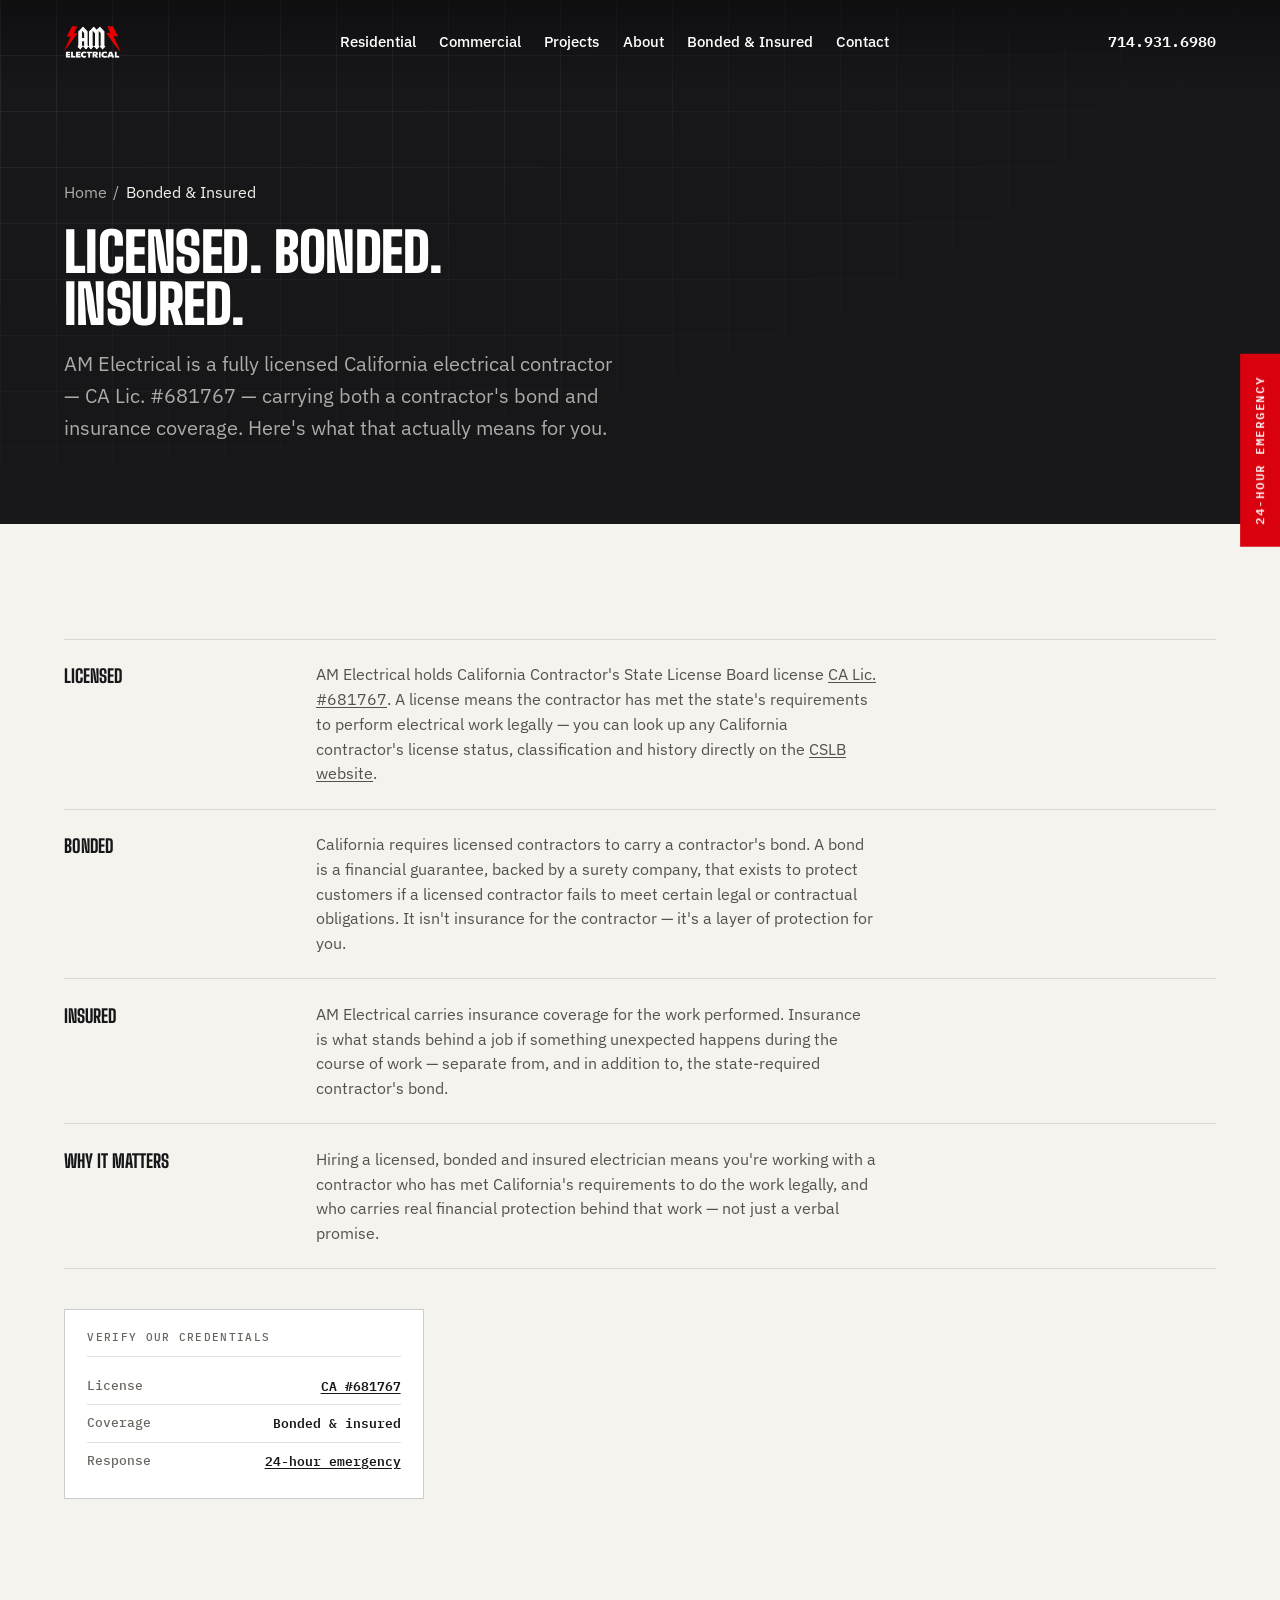
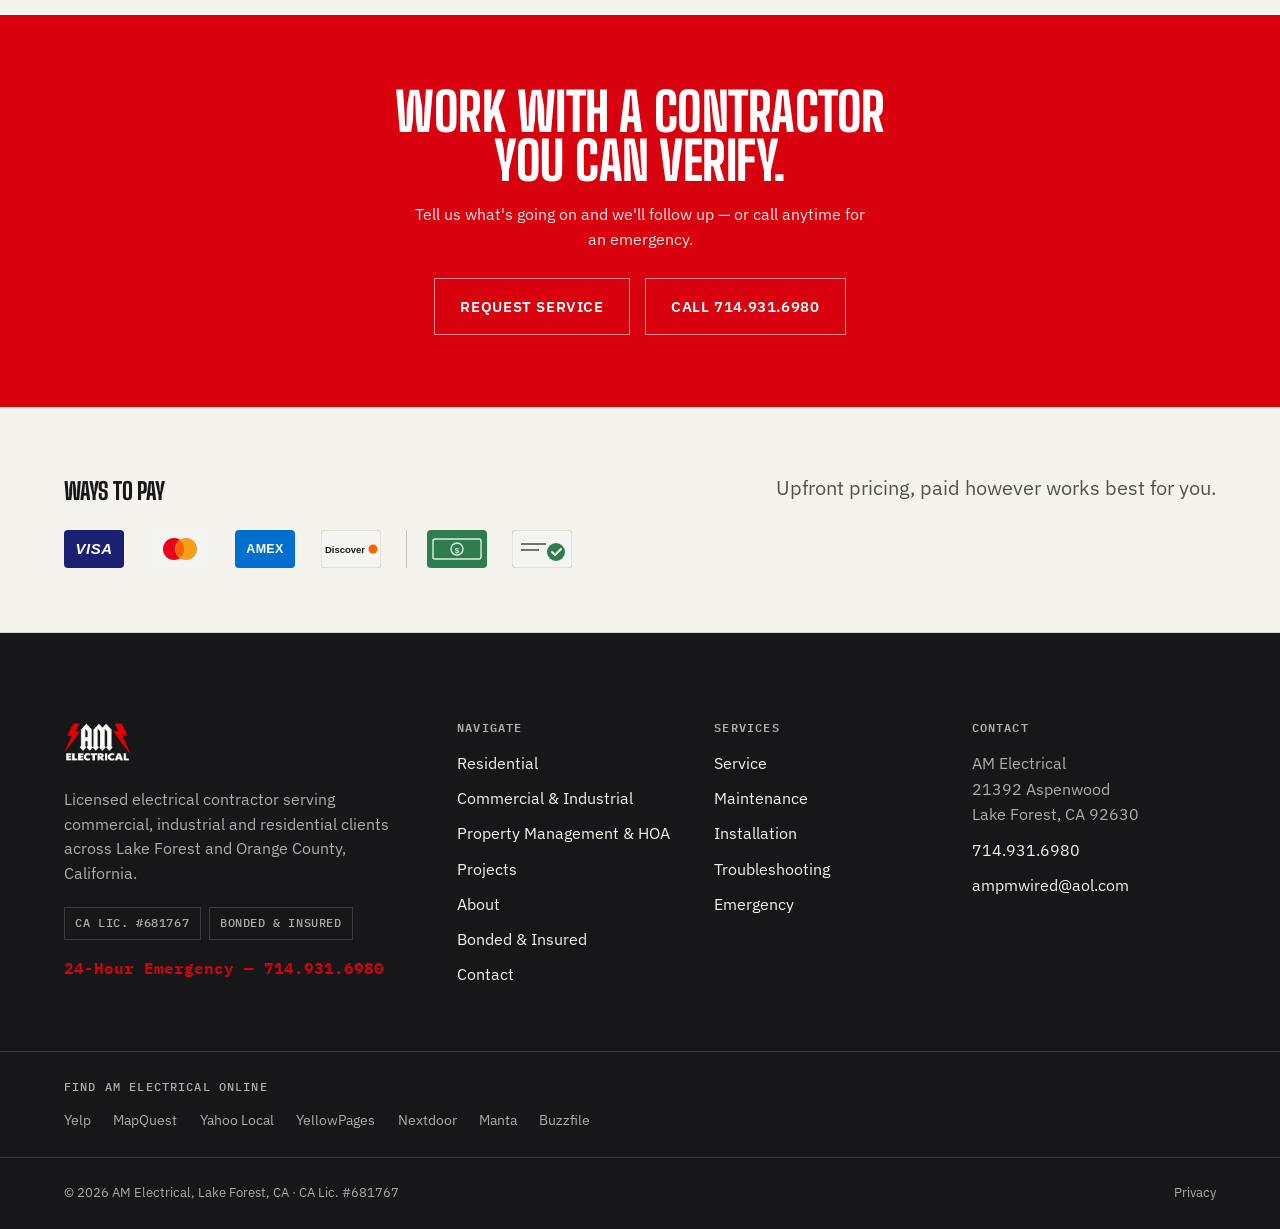
==== bonded-insured.html @ 5ed59653 "Add files via upload" ====
<!doctype html>
<html lang="en">
<head>
<meta charset="UTF-8">
<meta name="viewport" content="width=device-width, initial-scale=1">
<title>Licensed, Bonded &amp; Insured Electrician | AM Electrical, Lake Forest CA</title>
<meta name="description" content="AM Electrical is a fully licensed, bonded and insured electrical contractor in Lake Forest, CA — CA Lic. #681767. Here's what that means and how to verify it.">
<link rel="canonical" href="https://www.amelectrical.com/bonded-insured.html">
<meta name="robots" content="index, follow">
<meta name="theme-color" content="#17171A">

<!-- Open Graph -->
<meta property="og:type" content="website">
<meta property="og:site_name" content="AM Electrical">
<meta property="og:title" content="Licensed, Bonded &amp; Insured Electrician | AM Electrical">
<meta property="og:description" content="AM Electrical is a fully licensed, bonded and insured electrical contractor in Lake Forest, CA — CA Lic. #681767.">
<meta property="og:url" content="https://www.amelectrical.com/bonded-insured.html">
<meta property="og:image" content="https://www.amelectrical.com/og-image.jpg">
<meta property="og:image:width" content="1200">
<meta property="og:image:height" content="630">
<meta property="og:locale" content="en_US">

<!-- Twitter -->
<meta name="twitter:card" content="summary_large_image">
<meta name="twitter:title" content="Licensed, Bonded &amp; Insured Electrician | AM Electrical">
<meta name="twitter:description" content="AM Electrical is a fully licensed, bonded and insured electrical contractor in Lake Forest, CA — CA Lic. #681767.">
<meta name="twitter:image" content="https://www.amelectrical.com/og-image.jpg">

<!-- Icons -->
<link rel="icon" href="favicon-32.png" sizes="32x32" type="image/png">
<link rel="icon" href="favicon-16.png" sizes="16x16" type="image/png">
<link rel="apple-touch-icon" href="apple-touch-icon.png">
<link rel="manifest" href="manifest.json">

<link rel="preload" as="font" type="font/woff2" href="big-shoulders-900.woff2" crossorigin>
<link rel="preload" as="font" type="font/woff2" href="plex-sans-400.woff2" crossorigin>

<link rel="stylesheet" href="styles.css">

<script type="application/ld+json">
{
  "@context": "https://schema.org",
  "@type": "BreadcrumbList",
  "itemListElement": [
    { "@type": "ListItem", "position": 1, "name": "Home", "item": "https://www.amelectrical.com/" },
    { "@type": "ListItem", "position": 2, "name": "Bonded & Insured", "item": "https://www.amelectrical.com/bonded-insured.html" }
  ]
}
</script>
</head>
<body>
<a class="skip-link" href="#main">Skip to main content</a>

<!-- ============================= HEADER ============================= -->
<header class="site-header" id="site-header">
  <div class="site-header__inner">
    <a href="index.html#top" class="site-header__logo" aria-label="AM Electrical — home">
      <img class="logo-light" src="logo-full-white.png" alt="AM Electrical" width="336" height="200">
      <img class="logo-dark" src="logo-full-black.png" alt="AM Electrical" width="336" height="200">
    </a>

    <nav class="site-header__nav" aria-label="Primary">
      <ul id="desktop-nav" style="display:flex;gap:inherit;list-style:none;align-items:center;">
        <li><a href="residential.html">Residential</a></li>
        <li><a href="commercial.html">Commercial</a></li>
        <li><a href="index.html#projects">Projects</a></li>
        <li><a href="index.html#about">About</a></li>
        <li><a href="bonded-insured.html">Bonded &amp; Insured</a></li>
        <li><a href="index.html#contact">Contact</a></li>
      </ul>
    </nav>

    <div class="site-header__actions">
      <a class="header-phone" href="tel:+17149316980">714.931.6980</a>
      <button class="menu-toggle" aria-expanded="false" aria-controls="mobile-menu" aria-label="Open menu">
        <span></span><span></span><span></span>
      </button>
    </div>
  </div>
</header>

<!-- ============================= MOBILE MENU ============================= -->
<div class="mobile-menu" id="mobile-menu">
  <nav aria-label="Mobile">
    <ul class="mobile-menu__nav" id="mobile-nav">
      <li><a href="residential.html">Residential</a></li>
      <li><a href="commercial.html">Commercial</a></li>
      <li><a href="index.html#projects">Projects</a></li>
      <li><a href="index.html#about">About</a></li>
      <li><a href="bonded-insured.html">Bonded &amp; Insured</a></li>
      <li><a href="index.html#contact">Contact</a></li>
    </ul>
  </nav>
  <div class="mobile-menu__foot">
    <a class="mobile-menu__call" href="tel:+17149316980">
      714.931.6980 — 24-Hour Emergency
    </a>
    <a class="btn btn--primary" href="index.html#contact">Request service</a>
  </div>
</div>

<!-- ============================= PERSISTENT EMERGENCY ACCESS ============================= -->
<a class="edge-tab" href="tel:+17149316980" aria-label="Call now for 24-hour emergency service">
  24-Hour Emergency
</a>

<div class="mobile-emergency-bar" id="mobile-emergency-bar">
  <a href="tel:+17149316980" style="display:flex;align-items:center;gap:0.6rem;color:inherit;">
    Call 24/7 — 714.931.6980
  </a>
</div>

<main id="main">

  <!-- ============================= PAGE HERO ============================= -->
  <section class="page-hero">
    <div class="wrap page-hero__inner">
      <nav class="breadcrumbs" aria-label="Breadcrumb">
        <a href="index.html#top">Home</a><span aria-hidden="true">/</span><span aria-current="page">Bonded &amp; Insured</span>
      </nav>
      <h1 class="h-display" style="font-size:clamp(2.2rem, 2.4vw + 1.5rem, 4.2rem);">Licensed. Bonded.<br>Insured.</h1>
      <p class="lede">AM Electrical is a fully licensed California electrical contractor — CA Lic. #681767 — carrying both a contractor's bond and insurance coverage. Here's what that actually means for you.</p>
    </div>
  </section>

  <!-- ============================= EXPLAINER ============================= -->
  <section class="section-pad">
    <div class="wrap">
      <div class="ledger" style="margin-top:0;">
        <div class="ledger__row">
          <div class="ledger__label">Licensed</div>
          <div class="ledger__copy">
            AM Electrical holds California Contractor's State License Board license
            <a href="https://www.cslb.ca.gov/681767" target="_blank" rel="noopener">CA Lic. #681767</a>.
            A license means the contractor has met the state's requirements to perform electrical work legally — you can look up any
            California contractor's license status, classification and history directly on the
            <a href="https://www.cslb.ca.gov/681767" target="_blank" rel="noopener">CSLB website</a>.
          </div>
        </div>
        <div class="ledger__row">
          <div class="ledger__label">Bonded</div>
          <div class="ledger__copy">
            California requires licensed contractors to carry a contractor's bond. A bond is a financial guarantee, backed by a
            surety company, that exists to protect customers if a licensed contractor fails to meet certain legal or contractual
            obligations. It isn't insurance for the contractor — it's a layer of protection for you.
          </div>
        </div>
        <div class="ledger__row">
          <div class="ledger__label">Insured</div>
          <div class="ledger__copy">
            AM Electrical carries insurance coverage for the work performed. Insurance is what stands behind a job if something
            unexpected happens during the course of work — separate from, and in addition to, the state-required contractor's bond.
          </div>
        </div>
        <div class="ledger__row">
          <div class="ledger__label">Why it matters</div>
          <div class="ledger__copy">
            Hiring a licensed, bonded and insured electrician means you're working with a contractor who has met California's
            requirements to do the work legally, and who carries real financial protection behind that work — not just a verbal promise.
          </div>
        </div>
      </div>

      <div class="nameplate nameplate--light" style="margin-top:2.5rem; max-width:360px;">
        <div class="nameplate__head">Verify our credentials</div>
        <div class="nameplate__row"><dt>License</dt><dd><a href="https://www.cslb.ca.gov/681767" target="_blank" rel="noopener">CA #681767</a></dd></div>
        <div class="nameplate__row"><dt>Coverage</dt><dd>Bonded &amp; insured</dd></div>
        <div class="nameplate__row"><dt>Response</dt><dd><a href="tel:+17149316980">24-hour emergency</a></dd></div>
      </div>
    </div>
  </section>

  <!-- ============================= CTA BAND ============================= -->
  <section class="page-cta-band">
    <div class="wrap">
      <h2 class="h-1">Work with a contractor<br>you can verify.</h2>
      <p>Tell us what's going on and we'll follow up — or call anytime for an emergency.</p>
      <div class="btn-row">
        <a class="btn btn--ghost-light" href="index.html#contact">Request service</a>
        <a class="btn btn--ghost-light" href="tel:+17149316980">Call 714.931.6980</a>
      </div>
    </div>
  </section>

</main>
<!-- ============================= PAYMENT METHODS ============================= -->
<section class="payment-section section-pad-sm">
  <div class="wrap">
    <div class="section-head--split">
      <h2 class="h-3">Ways to pay</h2>
      <p class="lede" style="margin:0; max-width:40em;">Upfront pricing, paid however works best for you.</p>
    </div>
    <div class="payment-row">
      <img src="pay-visa.svg" alt="Visa" width="60" height="38" loading="lazy">
      <img src="pay-mastercard.svg" alt="Mastercard" width="60" height="38" loading="lazy">
      <img src="pay-amex.svg" alt="American Express" width="60" height="38" loading="lazy">
      <img src="pay-discover.svg" alt="Discover" width="60" height="38" loading="lazy">
      <div class="payment-other">
        <img src="pay-cash.svg" alt="Cash" width="60" height="38" loading="lazy">
        <img src="pay-check.svg" alt="Check" width="60" height="38" loading="lazy">
      </div>
    </div>
  </div>
</section>

<!-- ============================= FOOTER ============================= -->
<footer class="site-footer">
  <div class="wrap footer-top">
    <div class="footer-brand">
      <a href="index.html#top" class="footer-brand__logo-link" aria-label="AM Electrical — back to top">
        <img src="logo-full-white.png" alt="AM Electrical" width="200" height="119" loading="lazy">
      </a>
      <p>Licensed electrical contractor serving commercial, industrial and residential clients across Lake Forest and Orange County, California.</p>
      <div class="footer-badges">
        <a class="tag" href="https://www.cslb.ca.gov/681767" target="_blank" rel="noopener">CA Lic. #681767</a>
        <a class="tag" href="bonded-insured.html">Bonded &amp; insured</a>
      </div>
      <div class="footer-emergency">
        <a href="tel:+17149316980">24-Hour Emergency — 714.931.6980</a>
      </div>
    </div>

    <div class="footer-col">
      <h3>Navigate</h3>
      <ul>
        <li><a href="residential.html">Residential</a></li>
        <li><a href="commercial.html">Commercial &amp; Industrial</a></li>
        <li><a href="property-management-electrician-lake-forest-ca.html">Property Management &amp; HOA</a></li>
        <li><a href="index.html#projects">Projects</a></li>
        <li><a href="index.html#about">About</a></li>
        <li><a href="bonded-insured.html">Bonded &amp; Insured</a></li>
        <li><a href="index.html#contact">Contact</a></li>
      </ul>
    </div>

    <div class="footer-col">
      <h3>Services</h3>
      <ul>
        <li>Service</li>
        <li>Maintenance</li>
        <li>Installation</li>
        <li>Troubleshooting</li>
        <li>Emergency</li>
      </ul>
    </div>

    <div class="footer-col">
      <h3>Contact</h3>
      <ul>
        <li><address>AM Electrical<br>21392 Aspenwood<br>Lake Forest, CA 92630</address></li>
        <li><a href="tel:+17149316980">714.931.6980</a></li>
        <li><a href="mailto:ampmwired@aol.com">ampmwired@aol.com</a></li>
      </ul>
    </div>
  </div>

  <div class="wrap footer-citations">
    <div class="footer-citations__label">Find AM Electrical online</div>
    <div class="footer-citations__links">
      <a href="https://www.yelp.com" target="_blank" rel="noopener">Yelp</a>
      <a href="https://www.mapquest.com" target="_blank" rel="noopener">MapQuest</a>
      <a href="https://local.yahoo.com" target="_blank" rel="noopener">Yahoo Local</a>
      <a href="https://www.yellowpages.com" target="_blank" rel="noopener">YellowPages</a>
      <a href="https://nextdoor.com" target="_blank" rel="noopener">Nextdoor</a>
      <a href="https://www.manta.com" target="_blank" rel="noopener">Manta</a>
      <a href="https://www.buzzfile.com" target="_blank" rel="noopener">Buzzfile</a>
    </div>
  </div>

  <div class="wrap footer-bottom">
    <div>&copy; <span id="footer-year">2026</span> AM Electrical, Lake Forest, CA · <a href="https://www.cslb.ca.gov/681767" target="_blank" rel="noopener">CA Lic. #681767</a></div>
    <div class="footer-bottom-links">
      <a href="privacy.html">Privacy</a>
    </div>
  </div>
</footer>

<script src="content.js"></script>
<script src="main.js"></script>
</body>
</html>
---- styles.css ----
/* =================================================================
   AM ELECTRICAL — STYLE SYSTEM
   Design language: engineered / documentary — the visual grammar of
   panel schedules, nameplates and technical drawings, built on a
   warm, light base rather than a dark "electrician template" theme.
   ================================================================= */

/* ---------- Self-hosted type ---------- */
@font-face {
  font-family: "Big Shoulders Display";
  src: url("big-shoulders-700.woff2") format("woff2");
  font-weight: 700;
  font-style: normal;
  font-display: swap;
}
@font-face {
  font-family: "Big Shoulders Display";
  src: url("big-shoulders-800.woff2") format("woff2");
  font-weight: 800;
  font-style: normal;
  font-display: swap;
}
@font-face {
  font-family: "Big Shoulders Display";
  src: url("big-shoulders-900.woff2") format("woff2");
  font-weight: 900;
  font-style: normal;
  font-display: swap;
}
@font-face {
  font-family: "IBM Plex Sans";
  src: url("plex-sans-400.woff2") format("woff2");
  font-weight: 400;
  font-style: normal;
  font-display: swap;
}
@font-face {
  font-family: "IBM Plex Sans";
  src: url("plex-sans-500.woff2") format("woff2");
  font-weight: 500;
  font-style: normal;
  font-display: swap;
}
@font-face {
  font-family: "IBM Plex Sans";
  src: url("plex-sans-600.woff2") format("woff2");
  font-weight: 600;
  font-style: normal;
  font-display: swap;
}
@font-face {
  font-family: "IBM Plex Sans";
  src: url("plex-sans-700.woff2") format("woff2");
  font-weight: 700;
  font-style: normal;
  font-display: swap;
}
@font-face {
  font-family: "IBM Plex Mono";
  src: url("plex-mono-500.woff2") format("woff2");
  font-weight: 500;
  font-style: normal;
  font-display: swap;
}
@font-face {
  font-family: "IBM Plex Mono";
  src: url("plex-mono-600.woff2") format("woff2");
  font-weight: 600;
  font-style: normal;
  font-display: swap;
}

/* ---------- Tokens ---------- */
:root {
  /* Color */
  --bg: #F5F3EE;
  --bg-raised: #ECE7DD;
  --bg-raised-2: #E3DDD0;
  --ink: #17171A;
  --ink-soft: #55524C;
  --ink-faint: #69655F;
  --line: rgba(23, 23, 26, 0.13);
  --line-strong: rgba(23, 23, 26, 0.22);
  --white: #FFFFFF;
  --red: #D9010D;
  --red-deep: #A5000A;
  --red-tint: rgba(217, 1, 13, 0.08);
  --on-dark: #F3F1EA;
  --on-dark-soft: rgba(243, 241, 234, 0.68);
  --on-dark-line: rgba(243, 241, 234, 0.16);

  /* Type */
  --font-display: "Big Shoulders Display", "Arial Narrow", sans-serif;
  --font-body: "IBM Plex Sans", -apple-system, BlinkMacSystemFont, "Segoe UI", sans-serif;
  --font-mono: "IBM Plex Mono", ui-monospace, SFMono-Regular, Menlo, monospace;

  /* Layout */
  --container: 1280px;
  --gutter: clamp(20px, 5vw, 64px);
  --radius-sm: 2px;
  --header-h: 84px;

  /* Motion */
  --ease: cubic-bezier(0.22, 0.61, 0.36, 1);
  --dur-fast: 160ms;
  --dur-med: 320ms;
  --dur-slow: 620ms;
}

/* ---------- Reset ---------- */
*, *::before, *::after { box-sizing: border-box; }
html { -webkit-text-size-adjust: 100%; scroll-behavior: smooth; }
body, h1, h2, h3, h4, p, figure, blockquote, dl, dd { margin: 0; }
ul, ol { margin: 0; padding: 0; list-style: none; }
img, picture, svg { display: block; max-width: 100%; }
button, input, select, textarea { font: inherit; color: inherit; }
button { background: none; border: 0; cursor: pointer; padding: 0; }
a { color: inherit; text-decoration: none; }
table { border-collapse: collapse; }

@media (prefers-reduced-motion: reduce) {
  html { scroll-behavior: auto; }
  *, *::before, *::after {
    animation-duration: 0.001ms !important;
    animation-iteration-count: 1 !important;
    transition-duration: 0.001ms !important;
    scroll-behavior: auto !important;
  }
}

body {
  background: var(--bg);
  color: var(--ink);
  font-family: var(--font-body);
  font-size: 16px;
  line-height: 1.55;
  font-weight: 400;
  -webkit-font-smoothing: antialiased;
  text-rendering: optimizeLegibility;
  overflow-x: hidden;
}

/* ---------- Type scale ---------- */
h1, h2, h3, h4 {
  font-family: var(--font-display);
  font-weight: 800;
  line-height: 0.94;
  letter-spacing: -0.01em;
  text-wrap: balance;
}

.h-display {
  font-size: clamp(2.8rem, 3.2vw + 1.8rem, 6.4rem);
  font-weight: 900;
  text-transform: uppercase;
}

.h-1 {
  font-size: clamp(2.2rem, 2.4vw + 1.4rem, 4.2rem);
  text-transform: uppercase;
}

.h-2 {
  font-size: clamp(1.6rem, 1.4vw + 1.1rem, 2.6rem);
  text-transform: uppercase;
}

.h-3 {
  font-size: clamp(1.2rem, 0.6vw + 1rem, 1.6rem);
  text-transform: uppercase;
  line-height: 1.05;
}

.lede {
  font-size: clamp(1.05rem, 0.4vw + 1rem, 1.25rem);
  line-height: 1.6;
  color: var(--ink-soft);
  max-width: 42em;
}

p { max-width: 62ch; }
p.wide { max-width: none; }

.eyebrow {
  display: flex;
  flex-direction: column;
  gap: 2px;
  margin-bottom: 1.1rem;
}
.eyebrow__top {
  font-family: var(--font-mono);
  font-size: 0.78rem;
  font-weight: 600;
  letter-spacing: 0.08em;
  text-transform: uppercase;
  color: var(--red);
}
.eyebrow__bottom {
  font-size: 0.92rem;
  color: var(--ink-faint);
}
.eyebrow--dark .eyebrow__bottom { color: var(--on-dark-soft); }

/* ---------- Layout utilities ---------- */
.wrap {
  width: 100%;
  max-width: var(--container);
  margin-inline: auto;
  padding-inline: var(--gutter);
}

section { position: relative; }

.section-pad { padding-block: clamp(64px, 9vw, 128px); }
.section-pad-sm { padding-block: clamp(40px, 5vw, 72px); }

.bg-dark { background: var(--ink); color: var(--on-dark); }
.bg-raised { background: var(--bg-raised); }

.rule {
  border: 0;
  border-top: 1px solid var(--line);
  margin: 0;
}
.bg-dark .rule { border-top-color: var(--on-dark-line); }

.visually-hidden {
  position: absolute !important;
  width: 1px; height: 1px;
  padding: 0; margin: -1px;
  overflow: hidden;
  clip: rect(0,0,0,0);
  white-space: nowrap;
  border: 0;
}

.skip-link {
  position: absolute;
  left: 1rem; top: -60px;
  background: var(--ink);
  color: var(--on-dark);
  padding: 0.8rem 1.2rem;
  z-index: 1000;
  font-weight: 600;
  transition: top var(--dur-fast) var(--ease);
}
.skip-link:focus { top: 1rem; }

:focus-visible {
  outline: 2px solid var(--red);
  outline-offset: 3px;
}
.bg-dark :focus-visible { outline-color: var(--on-dark); }

/* Clipped-corner utility — echoes the logo's angular chamfer.
   Used sparingly: primary buttons, photo frames, the nameplate. */
.clip-tr {
  clip-path: polygon(0 0, calc(100% - 16px) 0, 100% 16px, 100% 100%, 0 100%);
}
.clip-bl {
  clip-path: polygon(0 0, 100% 0, 100% 100%, 16px 100%, 0 calc(100% - 16px));
}

/* =================================================================
   BUTTONS
   ================================================================= */
.btn {
  display: inline-flex;
  align-items: center;
  gap: 0.6rem;
  font-family: var(--font-body);
  font-weight: 600;
  font-size: 0.95rem;
  text-transform: uppercase;
  letter-spacing: 0.04em;
  padding: 1rem 1.6rem;
  border: 1px solid transparent;
  transition: background var(--dur-fast) var(--ease), color var(--dur-fast) var(--ease), border-color var(--dur-fast) var(--ease), transform var(--dur-fast) var(--ease);
  white-space: nowrap;
}
.btn:active { transform: translateY(1px); }

.btn--primary {
  background: var(--red);
  color: var(--white);
}
.btn--primary:hover { background: var(--red-deep); }

.btn--ghost-light {
  border-color: rgba(255,255,255,0.55);
  color: var(--white);
}
.btn--ghost-light:hover {
  border-color: var(--white);
  background: rgba(255,255,255,0.1);
}

.btn--ghost-dark {
  border-color: var(--line-strong);
  color: var(--ink);
}
.btn--ghost-dark:hover {
  border-color: var(--ink);
  background: rgba(23,23,26,0.04);
}

.btn--sm { padding: 0.75rem 1.2rem; font-size: 0.82rem; }

.btn-row {
  display: flex;
  flex-wrap: wrap;
  gap: 0.9rem;
  align-items: center;
}

.text-link {
  font-weight: 600;
  border-bottom: 1px solid currentColor;
  padding-bottom: 0.1em;
  transition: opacity var(--dur-fast) var(--ease);
}
.text-link:hover { opacity: 0.7; }

/* =================================================================
   HEADER
   ================================================================= */
.site-header {
  position: fixed;
  inset: 0 0 auto 0;
  z-index: 500;
  height: var(--header-h);
  display: flex;
  align-items: center;
  transition: background var(--dur-med) var(--ease), box-shadow var(--dur-med) var(--ease), height var(--dur-med) var(--ease);
}

.site-header__inner {
  width: 100%;
  max-width: var(--container);
  margin-inline: auto;
  padding-inline: var(--gutter);
  display: flex;
  align-items: center;
  justify-content: space-between;
  gap: 1.5rem;
}

.site-header__logo { display: flex; align-items: center; height: 34px; }
.site-header__logo img { height: 100%; width: auto; }
.site-header__logo .logo-dark { display: none; }

.site-header__nav {
  display: none;
}

.site-header__actions {
  display: flex;
  align-items: center;
  gap: 1.4rem;
}

.header-phone {
  display: none;
  align-items: center;
  gap: 0.5rem;
  font-family: var(--font-mono);
  font-weight: 600;
  font-size: 0.95rem;
  color: var(--white);
  transition: color var(--dur-fast) var(--ease);
}

.menu-toggle {
  display: flex;
  flex-direction: column;
  justify-content: center;
  gap: 5px;
  width: 32px;
  height: 24px;
  color: var(--white);
}
.menu-toggle span {
  display: block;
  height: 2px;
  width: 100%;
  background: currentColor;
  transition: transform var(--dur-fast) var(--ease), opacity var(--dur-fast) var(--ease);
}
.menu-toggle[aria-expanded="true"] span:nth-child(1) { transform: translateY(7px) rotate(45deg); }
.menu-toggle[aria-expanded="true"] span:nth-child(2) { opacity: 0; }
.menu-toggle[aria-expanded="true"] span:nth-child(3) { transform: translateY(-7px) rotate(-45deg); }

/* Transparent state (over hero) */
.site-header { background: transparent; }
.site-header .header-phone,
.site-header .menu-toggle { color: var(--white); }

/* A dedicated top vignette behind the transparent header state keeps
   the white logo/nav/phone legible regardless of what's in the hero
   photo beneath it — independent of the hero's own scrim. */
.site-header::before {
  content: "";
  position: absolute;
  inset: 0;
  z-index: -1;
  background: linear-gradient(180deg, rgba(10,10,11,0.6) 0%, rgba(10,10,11,0) 100%);
  opacity: 1;
  transition: opacity var(--dur-med) var(--ease);
}
.site-header.is-scrolled::before,
.site-header.no-hero::before,
.site-header.menu-open::before { opacity: 0; }

/* Scrolled / solid state — also used statically (.no-hero) on pages
   that open with a dark page-hero or no hero at all, so the header
   never needs to render white-on-white before JS has a chance to run. */
.site-header.is-scrolled,
.site-header.no-hero {
  background: rgba(245, 243, 238, 0.94);
  backdrop-filter: saturate(140%) blur(10px);
  box-shadow: 0 1px 0 var(--line);
  height: 68px;
}
.site-header.is-scrolled .logo-light,
.site-header.no-hero .logo-light { display: none; }
.site-header.is-scrolled .logo-dark,
.site-header.no-hero .logo-dark { display: block; }
.site-header.is-scrolled .header-phone,
.site-header.no-hero .header-phone { color: var(--ink); }
.site-header.is-scrolled .menu-toggle,
.site-header.no-hero .menu-toggle { color: var(--ink); }
.site-header.is-scrolled .site-header__nav a,
.site-header.no-hero .site-header__nav a { color: var(--ink); }

/* Menu open state forces solid header for readability */
.site-header.menu-open { background: var(--bg); box-shadow: none; }
.site-header.menu-open .logo-light { display: none; }
.site-header.menu-open .logo-dark { display: block; }
.site-header.menu-open .header-phone,
.site-header.menu-open .menu-toggle { color: var(--ink); }

@media (min-width: 1040px) {
  .site-header__nav {
    display: flex;
    align-items: center;
    gap: clamp(1.2rem, 1.8vw, 2.2rem);
    font-size: 0.92rem;
    font-weight: 500;
  }
  .site-header__nav a {
    position: relative;
    color: var(--white);
    padding-block: 6px;
    transition: color var(--dur-fast) var(--ease);
  }
  .site-header__nav a::after {
    content: "";
    position: absolute;
    left: 0; right: 100%;
    bottom: 0;
    height: 2px;
    background: var(--red);
    transition: right var(--dur-fast) var(--ease);
  }
  .site-header__nav a:hover::after { right: 0; }
  .header-phone { display: flex; }
  .menu-toggle { display: none; }
}

/* =================================================================
   MOBILE MENU PANEL
   ================================================================= */
.mobile-menu {
  position: fixed;
  inset: 0;
  z-index: 480;
  background: var(--bg);
  display: flex;
  flex-direction: column;
  padding: calc(var(--header-h) + 1rem) var(--gutter) 2.5rem;
  transform: translateX(100%);
  transition: transform var(--dur-med) var(--ease);
  visibility: hidden;
}
.mobile-menu.is-open {
  transform: translateX(0);
  visibility: visible;
}
.mobile-menu__nav {
  display: flex;
  flex-direction: column;
  gap: 0.4rem;
  margin-top: 1rem;
}
.mobile-menu__nav a {
  font-family: var(--font-display);
  font-weight: 800;
  text-transform: uppercase;
  font-size: 2.1rem;
  padding-block: 0.55rem;
  border-bottom: 1px solid var(--line);
}
.mobile-menu__foot {
  margin-top: auto;
  display: flex;
  flex-direction: column;
  gap: 1rem;
}
.mobile-menu__call {
  display: flex;
  align-items: center;
  gap: 0.7rem;
  font-family: var(--font-mono);
  font-size: 1.15rem;
  font-weight: 600;
  color: var(--red);
}
@media (min-width: 1040px) {
  .mobile-menu { display: none; }
}

/* =================================================================
   HERO
   ================================================================= */
.hero {
  position: relative;
  min-height: 100svh;
  display: flex;
  align-items: flex-end;
  overflow: hidden;
  background: var(--ink);
  isolation: isolate;
}

.hero__media {
  position: absolute;
  inset: -10% 0 -10% 0;
  z-index: 0;
  will-change: transform;
}
.hero__media img {
  width: 100%;
  height: 100%;
  object-fit: cover;
  object-position: 54% 55%;
  filter: saturate(1.08) contrast(1.05) brightness(0.95);
}

/* A light graphite/red wash ties the photo to the brand without
   flattening it to grayscale — this hero is a real place, not
   equipment, so it keeps its color. */
.hero__duotone {
  position: absolute;
  inset: 0;
  z-index: 1;
  background:
    linear-gradient(160deg, rgba(15,15,16,0.4) 0%, rgba(90,10,12,0.16) 45%, rgba(15,15,16,0.32) 100%);
  mix-blend-mode: multiply;
}
.hero__scrim {
  position: absolute;
  inset: 0;
  z-index: 2;
  background: linear-gradient(0deg, rgba(12,12,13,0.88) 0%, rgba(12,12,13,0.32) 44%, rgba(12,12,13,0.22) 64%, rgba(12,12,13,0.3) 100%);
}

/* Signature diagonal reveal into the next section */
.hero__mask {
  position: absolute;
  left: 0; right: 0; bottom: -2px;
  height: 14vw;
  min-height: 90px;
  max-height: 190px;
  z-index: 3;
  background: var(--bg);
  clip-path: polygon(0 100%, 100% 40%, 100% 100%);
}

.hero__content {
  position: relative;
  z-index: 4;
  width: 100%;
  padding-bottom: clamp(70px, 10vw, 130px);
  padding-top: calc(var(--header-h) + 2rem);
}

.hero__grid {
  display: grid;
  grid-template-columns: 1fr;
  gap: 2.4rem;
  align-items: end;
}

.hero__headline {
  color: var(--white);
}
.hero__headline .h-display { color: var(--white); }

.hero__lede {
  color: rgba(255,255,255,0.82);
  margin-top: 1.2rem;
  max-width: 40em;
}

.hero__ctas {
  margin-top: 2rem;
}

/* Nameplate — styled like an equipment rating plate */
.nameplate {
  border: 1px solid rgba(255,255,255,0.28);
  background: rgba(15,15,16,0.42);
  backdrop-filter: blur(6px);
  padding: 1.2rem 1.4rem;
  min-width: 260px;
  align-self: start;
}
.nameplate__head {
  font-family: var(--font-mono);
  font-size: 0.68rem;
  letter-spacing: 0.12em;
  text-transform: uppercase;
  color: rgba(255,255,255,0.55);
  margin-bottom: 0.7rem;
  padding-bottom: 0.6rem;
  border-bottom: 1px solid rgba(255,255,255,0.2);
}
.nameplate__row {
  display: flex;
  justify-content: space-between;
  gap: 1rem;
  font-family: var(--font-mono);
  font-size: 0.82rem;
  padding-block: 0.5rem;
  border-bottom: 1px solid rgba(255,255,255,0.14);
  color: rgba(255,255,255,0.9);
}
.nameplate__row:last-child { border-bottom: 0; }
.nameplate__row dt { color: rgba(255,255,255,0.55); font-weight: 500; }
.nameplate__row dd { font-weight: 600; text-align: right; }

/* Light variant used later in the page (37-years section) */
.nameplate--light {
  border-color: var(--line-strong);
  background: var(--white);
  backdrop-filter: none;
}
.nameplate--light .nameplate__head { color: var(--ink-faint); border-bottom-color: var(--line); }
.nameplate--light .nameplate__row { color: var(--ink); border-bottom-color: var(--line); }
.nameplate--light .nameplate__row dt { color: var(--ink-faint); }

@media (min-width: 900px) {
  .hero__grid {
    grid-template-columns: minmax(0,1fr) 300px;
    gap: 3rem;
  }
}

/* =================================================================
   EMERGENCY TRANSITION BAND
   ================================================================= */
.emergency-band {
  position: relative;
  background: var(--red);
  color: var(--white);
  padding-block: clamp(48px, 7vw, 80px);
  clip-path: polygon(0 0, 100% 0, 100% 100%, 0 88%);
  margin-top: -1px;
}
@media (min-width: 700px) {
  .emergency-band { clip-path: polygon(0 0, 100% 0, 100% 92%, 0 100%); }
}

.emergency-band__grid {
  display: flex;
  flex-direction: column;
  gap: 1.6rem;
  align-items: flex-start;
}
.emergency-band__tag {
  font-family: var(--font-mono);
  font-size: 0.78rem;
  letter-spacing: 0.1em;
  text-transform: uppercase;
  color: var(--white);
  border: 1px solid rgba(255,255,255,0.75);
  padding: 0.35rem 0.7rem;
}
.emergency-band h2 { color: var(--white); max-width: 16ch; }
.emergency-band p { color: rgba(255,255,255,0.96); }

@media (min-width: 800px) {
  .emergency-band__grid {
    flex-direction: row;
    justify-content: space-between;
    align-items: center;
    gap: 2rem;
  }
  .emergency-band__copy { max-width: 640px; }
}

.emergency-band .btn--ghost-light:hover { background: rgba(255,255,255,0.16); }

/* =================================================================
   PERSISTENT EMERGENCY ACCESS
   ================================================================= */
.edge-tab {
  display: none;
}
@media (min-width: 1040px) {
  .edge-tab {
    display: flex;
    align-items: center;
    justify-content: center;
    position: fixed;
    right: 0;
    top: 50%;
    transform: translateY(-50%) rotate(180deg);
    writing-mode: vertical-rl;
    z-index: 400;
    background: var(--red);
    color: var(--white);
    font-family: var(--font-mono);
    font-weight: 600;
    font-size: 0.78rem;
    letter-spacing: 0.14em;
    text-transform: uppercase;
    padding: 1.4rem 0.65rem;
    gap: 0.6rem;
    transition: background var(--dur-fast) var(--ease), padding var(--dur-fast) var(--ease);
  }
  .edge-tab:hover { background: var(--red-deep); padding-inline: 0.85rem; }
}

.mobile-emergency-bar {
  position: fixed;
  left: 0; right: 0; bottom: 0;
  z-index: 450;
  display: flex;
  align-items: center;
  justify-content: center;
  gap: 0.7rem;
  background: var(--red);
  color: var(--white);
  font-family: var(--font-mono);
  font-weight: 600;
  font-size: 0.92rem;
  letter-spacing: 0.03em;
  padding: 0.95rem 1rem;
  padding-bottom: max(0.95rem, env(safe-area-inset-bottom));
  transform: translateY(100%);
  transition: transform var(--dur-med) var(--ease);
  box-shadow: 0 -4px 18px rgba(0,0,0,0.18);
}
.mobile-emergency-bar.is-visible { transform: translateY(0); }

@media (min-width: 1040px) {
  .mobile-emergency-bar { display: none; }
}

/* =================================================================
   CAPABILITY INDEX (accordion)
   ================================================================= */
.cap-index { border-top: 1px solid var(--line); margin-top: 2.5rem; }

.cap-row { border-bottom: 1px solid var(--line); }

.cap-row__trigger {
  width: 100%;
  display: grid;
  grid-template-columns: auto 1fr auto;
  align-items: center;
  gap: 1.2rem;
  padding-block: 1.6rem;
  text-align: left;
}
.cap-row__num {
  font-family: var(--font-mono);
  font-size: 1rem;
  color: var(--red);
  font-weight: 600;
}
.cap-row__name {
  font-family: var(--font-display);
  font-weight: 800;
  text-transform: uppercase;
  font-size: clamp(1.4rem, 1.8vw + 0.9rem, 2.4rem);
  transition: color var(--dur-fast) var(--ease);
}
.cap-row__trigger:hover .cap-row__name { color: var(--red); }

.cap-row__icon {
  position: relative;
  width: 22px; height: 22px;
  flex-shrink: 0;
}
.cap-row__icon::before,
.cap-row__icon::after {
  content: "";
  position: absolute;
  background: var(--ink);
  transition: transform var(--dur-fast) var(--ease), opacity var(--dur-fast) var(--ease);
}
.cap-row__icon::before { left: 0; top: 50%; width: 100%; height: 2px; transform: translateY(-50%); }
.cap-row__icon::after { top: 0; left: 50%; height: 100%; width: 2px; transform: translateX(-50%); }
.cap-row__trigger[aria-expanded="true"] .cap-row__icon::after { transform: translateX(-50%) rotate(90deg); opacity: 0; }

.cap-row__panel {
  display: grid;
  grid-template-rows: 0fr;
  transition: grid-template-rows var(--dur-med) var(--ease);
}
.cap-row__panel-inner { overflow: hidden; }
.cap-row[data-open="true"] .cap-row__panel { grid-template-rows: 1fr; }

.cap-row__body {
  padding-bottom: 1.8rem;
  padding-right: clamp(0px, 10vw, 220px);
  display: flex;
  flex-direction: column;
  gap: 1rem;
}
.cap-row__body p { color: var(--ink-soft); }

.tag-row { display: flex; flex-wrap: wrap; gap: 0.55rem; }
.tag {
  font-family: var(--font-mono);
  font-size: 0.74rem;
  letter-spacing: 0.05em;
  text-transform: uppercase;
  border: 1px solid var(--line-strong);
  padding: 0.4rem 0.65rem;
  color: var(--ink-soft);
}

/* =================================================================
   37 YEARS SECTION
   ================================================================= */
.years-grid {
  display: grid;
  grid-template-columns: 1fr;
  gap: 3rem;
  align-items: center;
}
@media (min-width: 960px) {
  .years-grid { grid-template-columns: 0.9fr 1.1fr; gap: 4rem; }
}

.years-figure { position: relative; }
.years-number {
  font-family: var(--font-display);
  font-weight: 900;
  font-size: clamp(7rem, 16vw, 13rem);
  line-height: 0.82;
  color: var(--ink);
}
.years-label {
  font-family: var(--font-display);
  font-weight: 800;
  text-transform: uppercase;
  font-size: clamp(1.4rem, 2vw, 2rem);
  color: var(--red);
  letter-spacing: 0.02em;
  margin-top: 0.2rem;
}

.ruler {
  margin-top: 2.2rem;
  position: relative;
}
.ruler__line {
  height: 1px;
  background: var(--line-strong);
  position: relative;
}
.ruler__ticks {
  display: flex;
  justify-content: space-between;
  margin-top: 6px;
}
.ruler__ticks span {
  width: 1px; height: 8px;
  background: var(--line-strong);
}
.ruler__years {
  display: flex;
  justify-content: space-between;
  margin-top: 6px;
  font-family: var(--font-mono);
  font-size: 0.78rem;
  color: var(--ink-faint);
}

.years-copy p { color: var(--ink-soft); }
.years-copy .nameplate { margin-top: 2rem; max-width: 340px; }

/* =================================================================
   GALLERY
   ================================================================= */
.gallery-grid {
  display: grid;
  grid-template-columns: repeat(2, 1fr);
  gap: clamp(10px, 1.6vw, 20px);
  margin-top: 2.5rem;
}
@media (min-width: 720px) {
  .gallery-grid { grid-template-columns: repeat(4, 1fr); grid-auto-rows: 14vw; }
  .gallery-item[data-span="tall"] { grid-row: span 2; }
  .gallery-item[data-span="wide"] { grid-column: span 2; }
}

.gallery-item {
  position: relative;
  overflow: hidden;
  background: var(--bg-raised);
  aspect-ratio: 3 / 4;
}
@media (min-width: 720px) {
  .gallery-item { aspect-ratio: auto; }
}
.gallery-item button {
  display: block;
  width: 100%; height: 100%;
  position: relative;
}
.gallery-item img {
  width: 100%; height: 100%;
  object-fit: cover;
  transition: transform var(--dur-slow) var(--ease);
}
.gallery-item button:hover img,
.gallery-item button:focus-visible img { transform: scale(1.045); }

.gallery-item__meta {
  position: absolute;
  left: 0; right: 0; bottom: 0;
  padding: 0.85rem 0.9rem;
  background: linear-gradient(0deg, rgba(15,15,16,0.82), rgba(15,15,16,0));
  color: var(--white);
  text-align: left;
  opacity: 0;
  transform: translateY(6px);
  transition: opacity var(--dur-fast) var(--ease), transform var(--dur-fast) var(--ease);
}
.gallery-item button:hover .gallery-item__meta,
.gallery-item button:focus-visible .gallery-item__meta { opacity: 1; transform: translateY(0); }
.gallery-item__cat {
  font-family: var(--font-mono);
  font-size: 0.68rem;
  letter-spacing: 0.08em;
  text-transform: uppercase;
  color: var(--red);
  display: block;
}
.gallery-item__type { font-size: 0.85rem; font-weight: 600; }

@media (hover: none) {
  .gallery-item__meta { opacity: 1; transform: none; background: linear-gradient(0deg, rgba(15,15,16,0.75), rgba(15,15,16,0)); }
}

/* ---------- Lightbox ---------- */
.lightbox {
  position: fixed;
  inset: 0;
  z-index: 900;
  background: rgba(10,10,10,0.96);
  display: none;
  align-items: center;
  justify-content: center;
  padding: clamp(16px, 4vw, 48px);
}
.lightbox.is-open { display: flex; }

.lightbox__figure {
  position: relative;
  max-width: min(1100px, 92vw);
  max-height: 84vh;
  width: 100%;
}
.lightbox__figure img {
  width: 100%;
  height: 100%;
  max-height: 84vh;
  object-fit: contain;
  margin-inline: auto;
}
.lightbox__caption {
  margin-top: 1rem;
  text-align: center;
  color: var(--on-dark-soft);
  font-size: 0.9rem;
}
.lightbox__caption strong { color: var(--white); font-weight: 600; }

.lightbox__close,
.lightbox__nav {
  position: absolute;
  color: var(--white);
  display: flex;
  align-items: center;
  justify-content: center;
  border: 1px solid rgba(255,255,255,0.3);
  background: rgba(255,255,255,0.06);
  transition: background var(--dur-fast) var(--ease);
}
.lightbox__close:hover,
.lightbox__nav:hover { background: rgba(255,255,255,0.18); }

.lightbox__close {
  top: clamp(12px, 3vw, 28px);
  right: clamp(12px, 3vw, 28px);
  width: 44px; height: 44px;
}
.lightbox__nav { top: 50%; transform: translateY(-50%); width: 48px; height: 48px; }
.lightbox__nav--prev { left: clamp(6px, 2vw, 20px); }
.lightbox__nav--next { right: clamp(6px, 2vw, 20px); }

.lightbox__counter {
  position: absolute;
  left: 50%;
  bottom: clamp(10px, 3vw, 24px);
  transform: translateX(-50%);
  font-family: var(--font-mono);
  font-size: 0.8rem;
  color: var(--on-dark-soft);
}

@media (max-width: 640px) {
  .lightbox__nav { width: 40px; height: 40px; }
}

/* =================================================================
   COMMERCIAL + INDUSTRIAL (dark feature)
   ================================================================= */
.built-for {
  display: grid;
  grid-template-columns: 1fr;
  gap: 2.5rem;
}
@media (min-width: 980px) {
  .built-for { grid-template-columns: 1.05fr 0.95fr; gap: 4rem; align-items: center; }
}

.built-for__copy h2 { color: var(--white); }
.built-for__copy p { color: var(--on-dark-soft); margin-top: 1.1rem; }

.built-for__media {
  position: relative;
  aspect-ratio: 4 / 5;
  overflow: hidden;
  border: 1px solid var(--on-dark-line);
}
.built-for__media img {
  width: 100%; height: 100%;
  object-fit: cover;
  object-position: 30% 20%;
  filter: grayscale(1) contrast(1.12) brightness(0.85);
}
.built-for__media::after {
  content: "";
  position: absolute; inset: 0;
  background: linear-gradient(200deg, rgba(15,15,16,0.05), rgba(15,15,16,0.55));
}

/* Circuit / capability rail */
.rail { margin-top: 2.2rem; border-top: 1px solid var(--on-dark-line); }
.rail__row {
  display: flex;
  align-items: baseline;
  justify-content: space-between;
  gap: 1rem;
  padding-block: 0.85rem;
  border-bottom: 1px solid var(--on-dark-line);
  font-family: var(--font-mono);
}
.rail__row .rail__num { color: var(--red); font-size: 0.85rem; font-weight: 600; }
.rail__row .rail__name {
  flex: 1;
  margin-left: 1rem;
  font-size: 1rem;
  color: var(--on-dark);
  letter-spacing: 0.02em;
  text-transform: uppercase;
}

.rail-title {
  font-family: var(--font-mono);
  font-size: 0.72rem;
  letter-spacing: 0.1em;
  text-transform: uppercase;
  color: var(--on-dark-soft);
  padding-bottom: 0.6rem;
}

/* =================================================================
   RESIDENTIAL SECTION
   ================================================================= */
.residential-grid {
  display: grid;
  grid-template-columns: 1fr;
  gap: 3rem;
}
@media (min-width: 980px) {
  .residential-grid { grid-template-columns: 1fr 0.95fr; gap: 4rem; align-items: center; }
  .residential-grid--reverse { direction: rtl; }
  .residential-grid--reverse > * { direction: ltr; }
}

.index-list { margin-top: 1.8rem; display: flex; flex-direction: column; }
.index-list li {
  display: flex;
  align-items: baseline;
  gap: 0.9rem;
  padding-block: 0.95rem;
  border-bottom: 1px solid var(--line);
}
.index-list li::before {
  content: "";
  width: 11px; height: 15px;
  flex-shrink: 0;
  transform: translateY(-1px);
  background-image: url("lightning-bolt-red.svg");
  background-size: contain;
  background-repeat: no-repeat;
  background-position: center;
}
.index-list strong { font-weight: 600; }
.index-list span { color: var(--ink-soft); }

.photo-collage {
  position: relative;
  height: clamp(320px, 42vw, 460px);
}
.photo-collage__a, .photo-collage__b {
  position: absolute;
  overflow: hidden;
  border: 6px solid var(--bg);
  box-shadow: 0 18px 40px rgba(23,23,26,0.16);
}
.photo-collage__a img, .photo-collage__b img { width: 100%; height: 100%; object-fit: cover; }
.photo-collage__a { width: 62%; height: 78%; left: 0; top: 0; z-index: 1; }
.photo-collage__b { width: 52%; height: 58%; right: 0; bottom: 0; z-index: 2; }

/* =================================================================
   WHY AM ELECTRICAL — ledger / spec-sheet list
   ================================================================= */
.ledger { margin-top: 2.2rem; border-top: 1px solid var(--line); }
.ledger__row {
  display: grid;
  grid-template-columns: 1fr;
  gap: 0.3rem;
  padding-block: 1.4rem;
  border-bottom: 1px solid var(--line);
}
@media (min-width: 760px) {
  .ledger__row { grid-template-columns: 220px 1fr; gap: 2rem; }
}
.ledger__label {
  font-family: var(--font-display);
  font-weight: 800;
  text-transform: uppercase;
  font-size: 1.15rem;
  color: var(--ink);
}
.ledger__copy { color: var(--ink-soft); max-width: 56ch; }

/* =================================================================
   SERVICE AREA
   ================================================================= */
.area-grid {
  display: grid;
  grid-template-columns: 1fr;
  gap: 3rem;
  align-items: center;
}
@media (min-width: 980px) {
  .area-grid { grid-template-columns: 1fr 1fr; gap: 4rem; }
}

.area-tags { display: flex; flex-wrap: wrap; gap: 0.6rem; margin-top: 1.6rem; }
.area-tags .tag { background: var(--white); }
.area-tags .tag--primary { border-color: var(--red); color: var(--red); }

.radius-diagram { width: 100%; height: auto; }
.radius-diagram .ring { fill: none; stroke: var(--line-strong); stroke-dasharray: 4 5; }
.radius-diagram .city-dot { fill: var(--ink-faint); }
.radius-diagram .city-label { font-family: var(--font-mono); font-size: 11px; fill: var(--ink-faint); }
.radius-diagram .home-dot { fill: var(--red); }
.radius-diagram .home-label { font-family: var(--font-mono); font-size: 12px; font-weight: 600; fill: var(--ink); }
.radius-caption {
  margin-top: 0.8rem;
  font-family: var(--font-mono);
  font-size: 0.75rem;
  color: var(--ink-faint);
  text-align: center;
}

/* =================================================================
   CONTACT
   ================================================================= */
.contact-grid {
  display: grid;
  grid-template-columns: 1fr;
  gap: 2.5rem;
}
@media (min-width: 980px) {
  .contact-grid { grid-template-columns: 0.85fr 1.15fr; gap: 4rem; }
}

.contact-card {
  border: 1px solid var(--line-strong);
  padding: clamp(1.6rem, 2.5vw, 2.4rem);
  background: var(--white);
}
.contact-card__name { font-family: var(--font-display); font-weight: 800; text-transform: uppercase; font-size: 1.6rem; }
.contact-card__owner { color: var(--ink-soft); margin-top: 0.2rem; }
.contact-card dl { margin-top: 1.6rem; display: flex; flex-direction: column; gap: 1rem; }
.contact-card .row { display: flex; flex-direction: column; gap: 0.15rem; padding-block: 0.9rem; border-top: 1px solid var(--line); }
.contact-card .row:first-of-type { border-top: 1px solid var(--line); }
.contact-card dt {
  font-family: var(--font-mono);
  font-size: 0.7rem;
  letter-spacing: 0.1em;
  text-transform: uppercase;
  color: var(--ink-faint);
}
.contact-card dd { font-weight: 600; font-size: 1.05rem; }
.contact-card dd a:hover { color: var(--red); }
.contact-card .row--emergency { background: var(--red-tint); margin-inline: -1.2rem; padding-inline: 1.2rem; border-top-color: transparent; border-bottom: 1px solid transparent; }
.contact-card .row--emergency dt { color: var(--red); }
.contact-card .row--emergency dd { color: var(--red-deep); font-family: var(--font-mono); }

.form-grid {
  display: grid;
  grid-template-columns: 1fr;
  gap: 1.2rem;
}
@media (min-width: 620px) {
  .form-grid { grid-template-columns: 1fr 1fr; }
  .form-field--full { grid-column: 1 / -1; }
}

.form-field { display: flex; flex-direction: column; gap: 0.45rem; }
.form-field label {
  font-family: var(--font-mono);
  font-size: 0.74rem;
  letter-spacing: 0.08em;
  text-transform: uppercase;
  color: var(--ink-soft);
}
.form-field label .req { color: var(--red); }

.form-field input,
.form-field select,
.form-field textarea {
  border: 1px solid var(--line-strong);
  background: var(--white);
  padding: 0.85rem 1rem;
  font-size: 1rem;
  color: var(--ink);
  width: 100%;
  transition: border-color var(--dur-fast) var(--ease);
}
.form-field textarea { resize: vertical; min-height: 120px; }
.form-field input:focus,
.form-field select:focus,
.form-field textarea:focus { border-color: var(--ink); }
.form-field input:invalid:not(:placeholder-shown),
.form-field textarea:invalid:not(:placeholder-shown) { border-color: var(--red); }

.form-field select { appearance: none; background-image: url("data:image/svg+xml;charset=UTF-8,%3Csvg xmlns='http://www.w3.org/2000/svg' width='14' height='9'%3E%3Cpath d='M1 1l6 6 6-6' fill='none' stroke='%2355524C' stroke-width='2'/%3E%3C/svg%3E"); background-repeat: no-repeat; background-position: right 1rem center; padding-right: 2.4rem; }

.form-error {
  font-size: 0.82rem;
  color: var(--red-deep);
  min-height: 1.1em;
}

.form-note {
  font-size: 0.85rem;
  color: var(--ink-faint);
  margin-top: 0.9rem;
}

.form-status {
  margin-top: 1rem;
  padding: 0.9rem 1.1rem;
  border: 1px solid var(--line-strong);
  font-size: 0.92rem;
  display: none;
}
.form-status.is-visible { display: block; }
.form-status.is-success { border-color: var(--red); color: var(--ink); }

/* =================================================================
   FOOTER
   ================================================================= */
.site-footer {
  background: var(--ink);
  color: var(--on-dark);
  padding-top: clamp(56px, 7vw, 96px);
}

.footer-top {
  display: grid;
  grid-template-columns: 1fr;
  gap: 2.8rem;
  padding-bottom: clamp(40px, 5vw, 64px);
}
@media (min-width: 860px) {
  .footer-top { grid-template-columns: 1.3fr 0.8fr 0.8fr 0.9fr; gap: 2.5rem; }
}

.footer-brand img { height: 40px; width: auto; margin-bottom: 1.1rem; }
.footer-brand p { color: var(--on-dark-soft); max-width: 34ch; }

.footer-badges { display: flex; flex-wrap: wrap; gap: 0.5rem; margin-top: 1.3rem; }
.footer-badges .tag { color: var(--on-dark-soft); border-color: var(--on-dark-line); }

.footer-col h3 {
  font-family: var(--font-mono);
  font-size: 0.74rem;
  letter-spacing: 0.1em;
  text-transform: uppercase;
  color: var(--on-dark-soft);
  margin-bottom: 1.1rem;
  font-weight: 600;
}
.footer-col ul { display: flex; flex-direction: column; gap: 0.65rem; }
.footer-col a:hover { color: var(--red); }
.footer-col address { font-style: normal; color: var(--on-dark-soft); line-height: 1.6; }

.footer-emergency {
  display: inline-flex;
  align-items: center;
  gap: 0.6rem;
  margin-top: 1rem;
  font-family: var(--font-mono);
  font-weight: 600;
  color: var(--red);
}

.footer-bottom {
  border-top: 1px solid var(--on-dark-line);
  padding-block: 1.6rem;
  display: flex;
  flex-direction: column;
  gap: 0.8rem;
  font-size: 0.82rem;
  color: var(--on-dark-soft);
}
@media (min-width: 700px) {
  .footer-bottom { flex-direction: row; justify-content: space-between; align-items: center; }
}
.footer-bottom-links { display: flex; gap: 1.4rem; }
.footer-bottom-links a:hover { color: var(--white); }

/* =================================================================
   MISC
   ================================================================= */
.blueprint-grid {
  position: absolute;
  inset: 0;
  z-index: 0;
  opacity: 0.5;
  pointer-events: none;
  background-image:
    linear-gradient(90deg, var(--line) 1px, transparent 1px),
    linear-gradient(0deg, var(--line) 1px, transparent 1px);
  background-size: 64px 64px;
  mask-image: linear-gradient(180deg, black, transparent 92%);
}

.section-head {
  max-width: 46em;
}
.section-head--split {
  display: flex;
  flex-wrap: wrap;
  justify-content: space-between;
  align-items: flex-end;
  gap: 1.5rem;
  max-width: none;
}

/* =================================================================
   V2 ADDITIONS
   ================================================================= */

/* ---------- Inline links inside nameplates / ledger / tags ---------- */
.nameplate__row dd a,
.ledger__copy a,
.contact-card dd a.inline-link {
  text-decoration: underline;
  text-decoration-color: currentColor;
  text-underline-offset: 2px;
  transition: opacity var(--dur-fast) var(--ease);
}
.nameplate__row dd a:hover,
.ledger__copy a:hover { opacity: 0.75; }

/* ---------- 24-Hour Emergency Electrician split section ---------- */
.emergency-split-grid {
  display: grid;
  grid-template-columns: 1fr;
  gap: 1.4rem;
  margin-top: 2.2rem;
}
@media (min-width: 760px) {
  .emergency-split-grid { grid-template-columns: 1fr 1fr; gap: 1.8rem; }
}
.emergency-split-card {
  border: 1px solid var(--line-strong);
  background: var(--white);
  padding: clamp(1.5rem, 2.5vw, 2.2rem);
  display: flex;
  flex-direction: column;
  gap: 0.9rem;
}
.emergency-split-card__tag {
  font-family: var(--font-mono);
  font-size: 0.72rem;
  letter-spacing: 0.1em;
  text-transform: uppercase;
  color: var(--red);
}
.emergency-split-card h3 { font-size: clamp(1.3rem, 1.4vw + 0.9rem, 1.8rem); }
.emergency-split-card p { color: var(--ink-soft); }
.emergency-split-card .btn { align-self: flex-start; margin-top: 0.3rem; }

/* ---------- Payment methods ---------- */
.payment-section { border-top: 1px solid var(--line); border-bottom: 1px solid var(--line); }
.payment-row {
  display: flex;
  flex-wrap: wrap;
  align-items: center;
  gap: 1.6rem;
  margin-top: 1.6rem;
}
.payment-row img, .payment-row svg {
  height: 38px;
  width: auto;
  display: block;
}
.payment-row .payment-other {
  display: flex;
  align-items: center;
  gap: 1.6rem;
  padding-left: 1.2rem;
  border-left: 1px solid var(--line-strong);
  flex-wrap: wrap;
}
@media (max-width: 480px) {
  .payment-row .payment-other { border-left: none; padding-left: 0; }
}

/* ---------- Footer citations (local directory links) ---------- */
.footer-citations {
  border-top: 1px solid var(--on-dark-line);
  padding-block: 1.6rem;
}
.footer-citations__label {
  font-family: var(--font-mono);
  font-size: 0.72rem;
  letter-spacing: 0.1em;
  text-transform: uppercase;
  color: var(--on-dark-soft);
  margin-bottom: 0.9rem;
}
.footer-citations__links {
  display: flex;
  flex-wrap: wrap;
  gap: 0.5rem 1.4rem;
}
.footer-citations__links a { color: var(--on-dark-soft); font-size: 0.86rem; }
.footer-citations__links a:hover { color: var(--white); }

/* ---------- Footer logo as a link ---------- */
.footer-brand__logo-link { display: inline-block; }
.footer-brand__logo-link img { transition: opacity var(--dur-fast) var(--ease); }
.footer-brand__logo-link:hover img { opacity: 0.85; }

/* ---------- Secondary page hero (residential / commercial / bonded & insured) ---------- */
.page-hero {
  position: relative;
  padding-top: calc(var(--header-h) + clamp(56px, 9vw, 96px));
  padding-bottom: clamp(48px, 7vw, 80px);
  background: var(--ink);
  color: var(--on-dark);
  overflow: hidden;
}
.page-hero::before {
  content: "";
  position: absolute;
  inset: 0;
  background-image:
    linear-gradient(90deg, var(--on-dark-line) 1px, transparent 1px),
    linear-gradient(0deg, var(--on-dark-line) 1px, transparent 1px);
  background-size: 56px 56px;
  opacity: 0.5;
  mask-image: radial-gradient(ellipse at top left, black, transparent 75%);
}
.page-hero__inner { position: relative; z-index: 1; }
.page-hero .breadcrumbs { margin-bottom: 1.4rem; }
.page-hero .breadcrumbs a { color: var(--on-dark-soft); }
.page-hero .breadcrumbs a:hover { color: var(--white); }
.page-hero .breadcrumbs span[aria-hidden] { color: var(--on-dark-soft); margin: 0 0.4rem; }
.page-hero h1 { color: var(--white); max-width: 18ch; }
.page-hero .lede { color: var(--on-dark-soft); margin-top: 1.1rem; max-width: 46ch; }

.breadcrumbs-light { margin-bottom: 1.2rem; font-size: 0.86rem; }
.breadcrumbs-light a { color: var(--ink-faint); }
.breadcrumbs-light a:hover { color: var(--red); }
.breadcrumbs-light span[aria-hidden] { color: var(--ink-faint); margin: 0 0.4rem; }

.page-cta-band {
  background: var(--red);
  color: var(--white);
  padding-block: clamp(48px, 6vw, 72px);
  text-align: center;
}
.page-cta-band h2 { color: var(--white); }
.page-cta-band p { color: rgba(255,255,255,0.9); margin: 1rem auto 1.6rem; max-width: 46ch; }
.page-cta-band .btn-row { justify-content: center; }
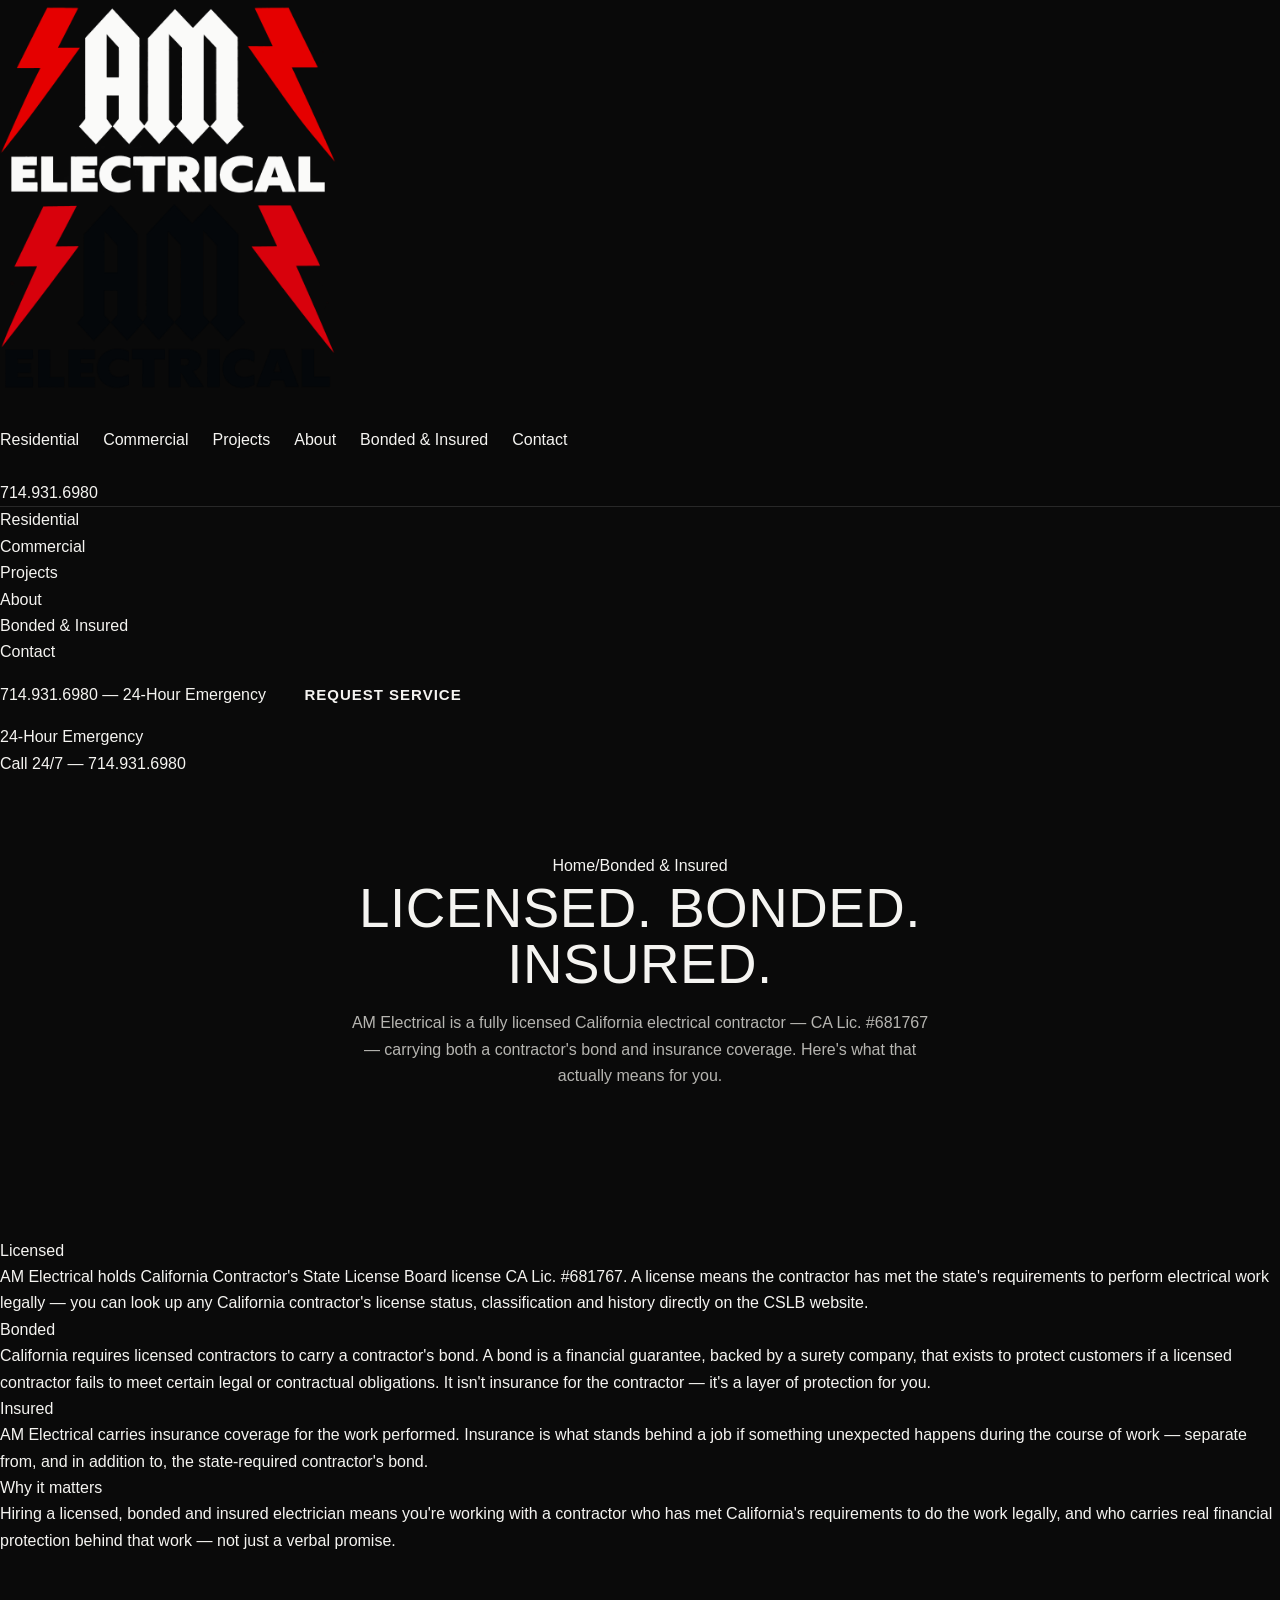
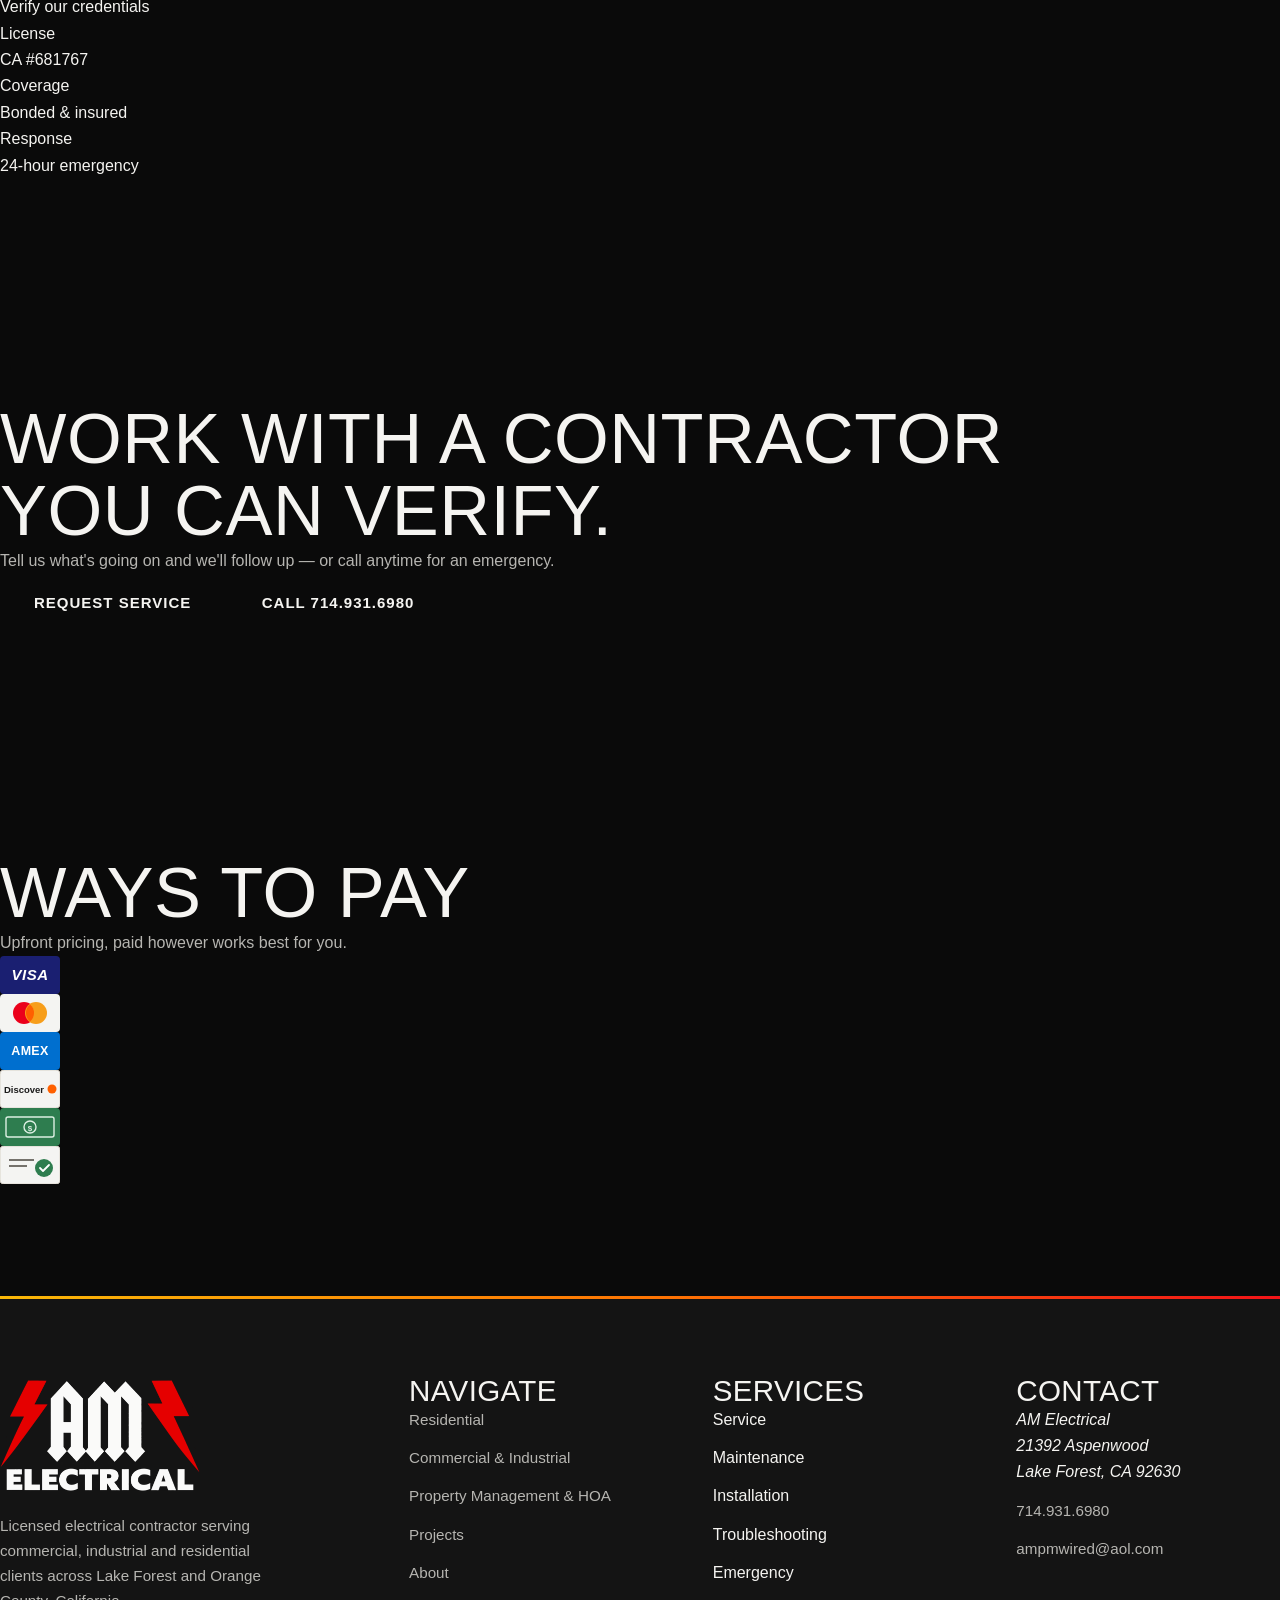
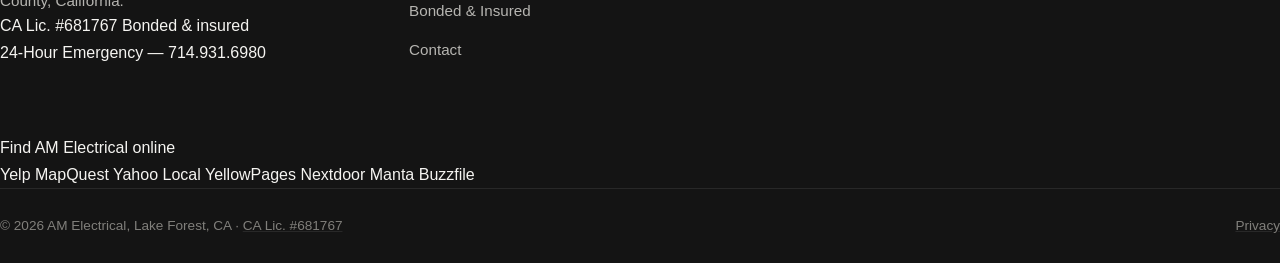
==== commit f83fd612: "Install and configure Vercel Web Analytics ## Vercel Web Analytics Installation  Successfully instal" ====
--- a/bonded-insured.html
+++ b/bonded-insured.html
@@ -47,6 +47,10 @@
   ]
 }
 </script>
+<script>
+  window.va = window.va || function () { (window.vaq = window.vaq || []).push(arguments); };
+</script>
+<script defer src="/_vercel/insights/script.js"></script>
 </head>
 <body>
 <a class="skip-link" href="#main">Skip to main content</a>
--- a/styles.css
+++ b/styles.css
@@ -1,1524 +1,488 @@
-/* =================================================================
-   AM ELECTRICAL — STYLE SYSTEM
-   Design language: engineered / documentary — the visual grammar of
-   panel schedules, nameplates and technical drawings, built on a
-   warm, light base rather than a dark "electrician template" theme.
-   ================================================================= */
-
-/* ---------- Self-hosted type ---------- */
-@font-face {
-  font-family: "Big Shoulders Display";
-  src: url("big-shoulders-700.woff2") format("woff2");
-  font-weight: 700;
-  font-style: normal;
-  font-display: swap;
-}
-@font-face {
-  font-family: "Big Shoulders Display";
-  src: url("big-shoulders-800.woff2") format("woff2");
-  font-weight: 800;
-  font-style: normal;
-  font-display: swap;
-}
-@font-face {
-  font-family: "Big Shoulders Display";
-  src: url("big-shoulders-900.woff2") format("woff2");
-  font-weight: 900;
-  font-style: normal;
-  font-display: swap;
-}
-@font-face {
-  font-family: "IBM Plex Sans";
-  src: url("plex-sans-400.woff2") format("woff2");
-  font-weight: 400;
-  font-style: normal;
-  font-display: swap;
-}
-@font-face {
-  font-family: "IBM Plex Sans";
-  src: url("plex-sans-500.woff2") format("woff2");
-  font-weight: 500;
-  font-style: normal;
-  font-display: swap;
-}
-@font-face {
-  font-family: "IBM Plex Sans";
-  src: url("plex-sans-600.woff2") format("woff2");
-  font-weight: 600;
-  font-style: normal;
-  font-display: swap;
-}
-@font-face {
-  font-family: "IBM Plex Sans";
-  src: url("plex-sans-700.woff2") format("woff2");
-  font-weight: 700;
-  font-style: normal;
-  font-display: swap;
-}
-@font-face {
-  font-family: "IBM Plex Mono";
-  src: url("plex-mono-500.woff2") format("woff2");
-  font-weight: 500;
-  font-style: normal;
-  font-display: swap;
-}
-@font-face {
-  font-family: "IBM Plex Mono";
-  src: url("plex-mono-600.woff2") format("woff2");
-  font-weight: 600;
-  font-style: normal;
-  font-display: swap;
-}
-
-/* ---------- Tokens ---------- */
-:root {
-  /* Color */
-  --bg: #F5F3EE;
-  --bg-raised: #ECE7DD;
-  --bg-raised-2: #E3DDD0;
-  --ink: #17171A;
-  --ink-soft: #55524C;
-  --ink-faint: #69655F;
-  --line: rgba(23, 23, 26, 0.13);
-  --line-strong: rgba(23, 23, 26, 0.22);
-  --white: #FFFFFF;
-  --red: #D9010D;
-  --red-deep: #A5000A;
-  --red-tint: rgba(217, 1, 13, 0.08);
-  --on-dark: #F3F1EA;
-  --on-dark-soft: rgba(243, 241, 234, 0.68);
-  --on-dark-line: rgba(243, 241, 234, 0.16);
-
-  /* Type */
-  --font-display: "Big Shoulders Display", "Arial Narrow", sans-serif;
-  --font-body: "IBM Plex Sans", -apple-system, BlinkMacSystemFont, "Segoe UI", sans-serif;
-  --font-mono: "IBM Plex Mono", ui-monospace, SFMono-Regular, Menlo, monospace;
-
-  /* Layout */
-  --container: 1280px;
-  --gutter: clamp(20px, 5vw, 64px);
-  --radius-sm: 2px;
-  --header-h: 84px;
-
-  /* Motion */
-  --ease: cubic-bezier(0.22, 0.61, 0.36, 1);
-  --dur-fast: 160ms;
-  --dur-med: 320ms;
-  --dur-slow: 620ms;
-}
-
-/* ---------- Reset ---------- */
-*, *::before, *::after { box-sizing: border-box; }
-html { -webkit-text-size-adjust: 100%; scroll-behavior: smooth; }
-body, h1, h2, h3, h4, p, figure, blockquote, dl, dd { margin: 0; }
-ul, ol { margin: 0; padding: 0; list-style: none; }
-img, picture, svg { display: block; max-width: 100%; }
-button, input, select, textarea { font: inherit; color: inherit; }
-button { background: none; border: 0; cursor: pointer; padding: 0; }
-a { color: inherit; text-decoration: none; }
-table { border-collapse: collapse; }
-
-@media (prefers-reduced-motion: reduce) {
-  html { scroll-behavior: auto; }
-  *, *::before, *::after {
-    animation-duration: 0.001ms !important;
-    animation-iteration-count: 1 !important;
-    transition-duration: 0.001ms !important;
-    scroll-behavior: auto !important;
-  }
-}
-
-body {
-  background: var(--bg);
-  color: var(--ink);
-  font-family: var(--font-body);
-  font-size: 16px;
-  line-height: 1.55;
-  font-weight: 400;
-  -webkit-font-smoothing: antialiased;
-  text-rendering: optimizeLegibility;
-  overflow-x: hidden;
-}
-
-/* ---------- Type scale ---------- */
-h1, h2, h3, h4 {
-  font-family: var(--font-display);
-  font-weight: 800;
-  line-height: 0.94;
-  letter-spacing: -0.01em;
-  text-wrap: balance;
-}
-
-.h-display {
-  font-size: clamp(2.8rem, 3.2vw + 1.8rem, 6.4rem);
-  font-weight: 900;
-  text-transform: uppercase;
-}
-
-.h-1 {
-  font-size: clamp(2.2rem, 2.4vw + 1.4rem, 4.2rem);
-  text-transform: uppercase;
-}
-
-.h-2 {
-  font-size: clamp(1.6rem, 1.4vw + 1.1rem, 2.6rem);
-  text-transform: uppercase;
-}
-
-.h-3 {
-  font-size: clamp(1.2rem, 0.6vw + 1rem, 1.6rem);
-  text-transform: uppercase;
-  line-height: 1.05;
-}
-
-.lede {
-  font-size: clamp(1.05rem, 0.4vw + 1rem, 1.25rem);
-  line-height: 1.6;
-  color: var(--ink-soft);
-  max-width: 42em;
-}
-
-p { max-width: 62ch; }
-p.wide { max-width: none; }
-
-.eyebrow {
-  display: flex;
-  flex-direction: column;
-  gap: 2px;
-  margin-bottom: 1.1rem;
-}
-.eyebrow__top {
-  font-family: var(--font-mono);
-  font-size: 0.78rem;
-  font-weight: 600;
-  letter-spacing: 0.08em;
-  text-transform: uppercase;
-  color: var(--red);
-}
-.eyebrow__bottom {
-  font-size: 0.92rem;
-  color: var(--ink-faint);
-}
-.eyebrow--dark .eyebrow__bottom { color: var(--on-dark-soft); }
-
-/* ---------- Layout utilities ---------- */
-.wrap {
-  width: 100%;
-  max-width: var(--container);
-  margin-inline: auto;
-  padding-inline: var(--gutter);
-}
-
-section { position: relative; }
-
-.section-pad { padding-block: clamp(64px, 9vw, 128px); }
-.section-pad-sm { padding-block: clamp(40px, 5vw, 72px); }
-
-.bg-dark { background: var(--ink); color: var(--on-dark); }
-.bg-raised { background: var(--bg-raised); }
-
-.rule {
-  border: 0;
-  border-top: 1px solid var(--line);
-  margin: 0;
-}
-.bg-dark .rule { border-top-color: var(--on-dark-line); }
-
-.visually-hidden {
-  position: absolute !important;
-  width: 1px; height: 1px;
-  padding: 0; margin: -1px;
-  overflow: hidden;
-  clip: rect(0,0,0,0);
-  white-space: nowrap;
-  border: 0;
-}
-
-.skip-link {
-  position: absolute;
-  left: 1rem; top: -60px;
-  background: var(--ink);
-  color: var(--on-dark);
-  padding: 0.8rem 1.2rem;
-  z-index: 1000;
-  font-weight: 600;
-  transition: top var(--dur-fast) var(--ease);
-}
-.skip-link:focus { top: 1rem; }
-
-:focus-visible {
-  outline: 2px solid var(--red);
-  outline-offset: 3px;
-}
-.bg-dark :focus-visible { outline-color: var(--on-dark); }
-
-/* Clipped-corner utility — echoes the logo's angular chamfer.
-   Used sparingly: primary buttons, photo frames, the nameplate. */
-.clip-tr {
-  clip-path: polygon(0 0, calc(100% - 16px) 0, 100% 16px, 100% 100%, 0 100%);
-}
-.clip-bl {
-  clip-path: polygon(0 0, 100% 0, 100% 100%, 16px 100%, 0 calc(100% - 16px));
-}
-
-/* =================================================================
-   BUTTONS
-   ================================================================= */
-.btn {
-  display: inline-flex;
-  align-items: center;
-  gap: 0.6rem;
-  font-family: var(--font-body);
-  font-weight: 600;
-  font-size: 0.95rem;
-  text-transform: uppercase;
-  letter-spacing: 0.04em;
-  padding: 1rem 1.6rem;
-  border: 1px solid transparent;
-  transition: background var(--dur-fast) var(--ease), color var(--dur-fast) var(--ease), border-color var(--dur-fast) var(--ease), transform var(--dur-fast) var(--ease);
-  white-space: nowrap;
-}
-.btn:active { transform: translateY(1px); }
-
-.btn--primary {
-  background: var(--red);
-  color: var(--white);
-}
-.btn--primary:hover { background: var(--red-deep); }
-
-.btn--ghost-light {
-  border-color: rgba(255,255,255,0.55);
-  color: var(--white);
-}
-.btn--ghost-light:hover {
-  border-color: var(--white);
-  background: rgba(255,255,255,0.1);
-}
-
-.btn--ghost-dark {
-  border-color: var(--line-strong);
-  color: var(--ink);
-}
-.btn--ghost-dark:hover {
-  border-color: var(--ink);
-  background: rgba(23,23,26,0.04);
-}
-
-.btn--sm { padding: 0.75rem 1.2rem; font-size: 0.82rem; }
-
-.btn-row {
-  display: flex;
-  flex-wrap: wrap;
-  gap: 0.9rem;
-  align-items: center;
-}
-
-.text-link {
-  font-weight: 600;
-  border-bottom: 1px solid currentColor;
-  padding-bottom: 0.1em;
-  transition: opacity var(--dur-fast) var(--ease);
-}
-.text-link:hover { opacity: 0.7; }
-
-/* =================================================================
-   HEADER
-   ================================================================= */
-.site-header {
-  position: fixed;
-  inset: 0 0 auto 0;
-  z-index: 500;
-  height: var(--header-h);
-  display: flex;
-  align-items: center;
-  transition: background var(--dur-med) var(--ease), box-shadow var(--dur-med) var(--ease), height var(--dur-med) var(--ease);
-}
-
-.site-header__inner {
-  width: 100%;
-  max-width: var(--container);
-  margin-inline: auto;
-  padding-inline: var(--gutter);
-  display: flex;
-  align-items: center;
-  justify-content: space-between;
-  gap: 1.5rem;
-}
-
-.site-header__logo { display: flex; align-items: center; height: 34px; }
-.site-header__logo img { height: 100%; width: auto; }
-.site-header__logo .logo-dark { display: none; }
-
-.site-header__nav {
-  display: none;
-}
-
-.site-header__actions {
-  display: flex;
-  align-items: center;
-  gap: 1.4rem;
-}
-
-.header-phone {
-  display: none;
-  align-items: center;
-  gap: 0.5rem;
-  font-family: var(--font-mono);
-  font-weight: 600;
-  font-size: 0.95rem;
-  color: var(--white);
-  transition: color var(--dur-fast) var(--ease);
-}
-
-.menu-toggle {
-  display: flex;
-  flex-direction: column;
-  justify-content: center;
-  gap: 5px;
-  width: 32px;
-  height: 24px;
-  color: var(--white);
-}
-.menu-toggle span {
-  display: block;
-  height: 2px;
-  width: 100%;
-  background: currentColor;
-  transition: transform var(--dur-fast) var(--ease), opacity var(--dur-fast) var(--ease);
-}
-.menu-toggle[aria-expanded="true"] span:nth-child(1) { transform: translateY(7px) rotate(45deg); }
-.menu-toggle[aria-expanded="true"] span:nth-child(2) { opacity: 0; }
-.menu-toggle[aria-expanded="true"] span:nth-child(3) { transform: translateY(-7px) rotate(-45deg); }
-
-/* Transparent state (over hero) */
-.site-header { background: transparent; }
-.site-header .header-phone,
-.site-header .menu-toggle { color: var(--white); }
-
-/* A dedicated top vignette behind the transparent header state keeps
-   the white logo/nav/phone legible regardless of what's in the hero
-   photo beneath it — independent of the hero's own scrim. */
-.site-header::before {
-  content: "";
-  position: absolute;
-  inset: 0;
-  z-index: -1;
-  background: linear-gradient(180deg, rgba(10,10,11,0.6) 0%, rgba(10,10,11,0) 100%);
-  opacity: 1;
-  transition: opacity var(--dur-med) var(--ease);
-}
-.site-header.is-scrolled::before,
-.site-header.no-hero::before,
-.site-header.menu-open::before { opacity: 0; }
-
-/* Scrolled / solid state — also used statically (.no-hero) on pages
-   that open with a dark page-hero or no hero at all, so the header
-   never needs to render white-on-white before JS has a chance to run. */
-.site-header.is-scrolled,
-.site-header.no-hero {
-  background: rgba(245, 243, 238, 0.94);
-  backdrop-filter: saturate(140%) blur(10px);
-  box-shadow: 0 1px 0 var(--line);
-  height: 68px;
-}
-.site-header.is-scrolled .logo-light,
-.site-header.no-hero .logo-light { display: none; }
-.site-header.is-scrolled .logo-dark,
-.site-header.no-hero .logo-dark { display: block; }
-.site-header.is-scrolled .header-phone,
-.site-header.no-hero .header-phone { color: var(--ink); }
-.site-header.is-scrolled .menu-toggle,
-.site-header.no-hero .menu-toggle { color: var(--ink); }
-.site-header.is-scrolled .site-header__nav a,
-.site-header.no-hero .site-header__nav a { color: var(--ink); }
-
-/* Menu open state forces solid header for readability */
-.site-header.menu-open { background: var(--bg); box-shadow: none; }
-.site-header.menu-open .logo-light { display: none; }
-.site-header.menu-open .logo-dark { display: block; }
-.site-header.menu-open .header-phone,
-.site-header.menu-open .menu-toggle { color: var(--ink); }
-
-@media (min-width: 1040px) {
-  .site-header__nav {
-    display: flex;
-    align-items: center;
-    gap: clamp(1.2rem, 1.8vw, 2.2rem);
-    font-size: 0.92rem;
-    font-weight: 500;
-  }
-  .site-header__nav a {
-    position: relative;
-    color: var(--white);
-    padding-block: 6px;
-    transition: color var(--dur-fast) var(--ease);
-  }
-  .site-header__nav a::after {
-    content: "";
-    position: absolute;
-    left: 0; right: 100%;
-    bottom: 0;
-    height: 2px;
-    background: var(--red);
-    transition: right var(--dur-fast) var(--ease);
-  }
-  .site-header__nav a:hover::after { right: 0; }
-  .header-phone { display: flex; }
-  .menu-toggle { display: none; }
-}
-
-/* =================================================================
-   MOBILE MENU PANEL
-   ================================================================= */
-.mobile-menu {
-  position: fixed;
-  inset: 0;
-  z-index: 480;
-  background: var(--bg);
-  display: flex;
-  flex-direction: column;
-  padding: calc(var(--header-h) + 1rem) var(--gutter) 2.5rem;
-  transform: translateX(100%);
-  transition: transform var(--dur-med) var(--ease);
-  visibility: hidden;
-}
-.mobile-menu.is-open {
-  transform: translateX(0);
-  visibility: visible;
-}
-.mobile-menu__nav {
-  display: flex;
-  flex-direction: column;
-  gap: 0.4rem;
-  margin-top: 1rem;
-}
-.mobile-menu__nav a {
-  font-family: var(--font-display);
-  font-weight: 800;
-  text-transform: uppercase;
-  font-size: 2.1rem;
-  padding-block: 0.55rem;
-  border-bottom: 1px solid var(--line);
-}
-.mobile-menu__foot {
-  margin-top: auto;
-  display: flex;
-  flex-direction: column;
-  gap: 1rem;
-}
-.mobile-menu__call {
-  display: flex;
-  align-items: center;
-  gap: 0.7rem;
-  font-family: var(--font-mono);
-  font-size: 1.15rem;
-  font-weight: 600;
-  color: var(--red);
-}
-@media (min-width: 1040px) {
-  .mobile-menu { display: none; }
-}
-
-/* =================================================================
-   HERO
-   ================================================================= */
-.hero {
-  position: relative;
-  min-height: 100svh;
-  display: flex;
-  align-items: flex-end;
-  overflow: hidden;
-  background: var(--ink);
-  isolation: isolate;
-}
-
-.hero__media {
-  position: absolute;
-  inset: -10% 0 -10% 0;
-  z-index: 0;
-  will-change: transform;
-}
-.hero__media img {
-  width: 100%;
-  height: 100%;
-  object-fit: cover;
-  object-position: 54% 55%;
-  filter: saturate(1.08) contrast(1.05) brightness(0.95);
-}
-
-/* A light graphite/red wash ties the photo to the brand without
-   flattening it to grayscale — this hero is a real place, not
-   equipment, so it keeps its color. */
-.hero__duotone {
-  position: absolute;
-  inset: 0;
-  z-index: 1;
-  background:
-    linear-gradient(160deg, rgba(15,15,16,0.4) 0%, rgba(90,10,12,0.16) 45%, rgba(15,15,16,0.32) 100%);
-  mix-blend-mode: multiply;
-}
-.hero__scrim {
-  position: absolute;
-  inset: 0;
-  z-index: 2;
-  background: linear-gradient(0deg, rgba(12,12,13,0.88) 0%, rgba(12,12,13,0.32) 44%, rgba(12,12,13,0.22) 64%, rgba(12,12,13,0.3) 100%);
-}
-
-/* Signature diagonal reveal into the next section */
-.hero__mask {
-  position: absolute;
-  left: 0; right: 0; bottom: -2px;
-  height: 14vw;
-  min-height: 90px;
-  max-height: 190px;
-  z-index: 3;
-  background: var(--bg);
-  clip-path: polygon(0 100%, 100% 40%, 100% 100%);
-}
-
-.hero__content {
-  position: relative;
-  z-index: 4;
-  width: 100%;
-  padding-bottom: clamp(70px, 10vw, 130px);
-  padding-top: calc(var(--header-h) + 2rem);
-}
-
-.hero__grid {
-  display: grid;
-  grid-template-columns: 1fr;
-  gap: 2.4rem;
-  align-items: end;
-}
-
-.hero__headline {
-  color: var(--white);
-}
-.hero__headline .h-display { color: var(--white); }
-
-.hero__lede {
-  color: rgba(255,255,255,0.82);
-  margin-top: 1.2rem;
-  max-width: 40em;
-}
-
-.hero__ctas {
-  margin-top: 2rem;
-}
-
-/* Nameplate — styled like an equipment rating plate */
-.nameplate {
-  border: 1px solid rgba(255,255,255,0.28);
-  background: rgba(15,15,16,0.42);
-  backdrop-filter: blur(6px);
-  padding: 1.2rem 1.4rem;
-  min-width: 260px;
-  align-self: start;
-}
-.nameplate__head {
-  font-family: var(--font-mono);
-  font-size: 0.68rem;
-  letter-spacing: 0.12em;
-  text-transform: uppercase;
-  color: rgba(255,255,255,0.55);
-  margin-bottom: 0.7rem;
-  padding-bottom: 0.6rem;
-  border-bottom: 1px solid rgba(255,255,255,0.2);
-}
-.nameplate__row {
-  display: flex;
-  justify-content: space-between;
-  gap: 1rem;
-  font-family: var(--font-mono);
-  font-size: 0.82rem;
-  padding-block: 0.5rem;
-  border-bottom: 1px solid rgba(255,255,255,0.14);
-  color: rgba(255,255,255,0.9);
-}
-.nameplate__row:last-child { border-bottom: 0; }
-.nameplate__row dt { color: rgba(255,255,255,0.55); font-weight: 500; }
-.nameplate__row dd { font-weight: 600; text-align: right; }
-
-/* Light variant used later in the page (37-years section) */
-.nameplate--light {
-  border-color: var(--line-strong);
-  background: var(--white);
-  backdrop-filter: none;
-}
-.nameplate--light .nameplate__head { color: var(--ink-faint); border-bottom-color: var(--line); }
-.nameplate--light .nameplate__row { color: var(--ink); border-bottom-color: var(--line); }
-.nameplate--light .nameplate__row dt { color: var(--ink-faint); }
-
-@media (min-width: 900px) {
-  .hero__grid {
-    grid-template-columns: minmax(0,1fr) 300px;
-    gap: 3rem;
-  }
-}
-
-/* =================================================================
-   EMERGENCY TRANSITION BAND
-   ================================================================= */
-.emergency-band {
-  position: relative;
-  background: var(--red);
-  color: var(--white);
-  padding-block: clamp(48px, 7vw, 80px);
-  clip-path: polygon(0 0, 100% 0, 100% 100%, 0 88%);
-  margin-top: -1px;
-}
-@media (min-width: 700px) {
-  .emergency-band { clip-path: polygon(0 0, 100% 0, 100% 92%, 0 100%); }
-}
-
-.emergency-band__grid {
-  display: flex;
-  flex-direction: column;
-  gap: 1.6rem;
-  align-items: flex-start;
-}
-.emergency-band__tag {
-  font-family: var(--font-mono);
-  font-size: 0.78rem;
-  letter-spacing: 0.1em;
-  text-transform: uppercase;
-  color: var(--white);
-  border: 1px solid rgba(255,255,255,0.75);
-  padding: 0.35rem 0.7rem;
-}
-.emergency-band h2 { color: var(--white); max-width: 16ch; }
-.emergency-band p { color: rgba(255,255,255,0.96); }
-
-@media (min-width: 800px) {
-  .emergency-band__grid {
-    flex-direction: row;
-    justify-content: space-between;
-    align-items: center;
-    gap: 2rem;
-  }
-  .emergency-band__copy { max-width: 640px; }
-}
-
-.emergency-band .btn--ghost-light:hover { background: rgba(255,255,255,0.16); }
-
-/* =================================================================
-   PERSISTENT EMERGENCY ACCESS
-   ================================================================= */
-.edge-tab {
-  display: none;
-}
-@media (min-width: 1040px) {
-  .edge-tab {
-    display: flex;
-    align-items: center;
-    justify-content: center;
-    position: fixed;
-    right: 0;
-    top: 50%;
-    transform: translateY(-50%) rotate(180deg);
-    writing-mode: vertical-rl;
-    z-index: 400;
-    background: var(--red);
-    color: var(--white);
-    font-family: var(--font-mono);
-    font-weight: 600;
-    font-size: 0.78rem;
-    letter-spacing: 0.14em;
-    text-transform: uppercase;
-    padding: 1.4rem 0.65rem;
-    gap: 0.6rem;
-    transition: background var(--dur-fast) var(--ease), padding var(--dur-fast) var(--ease);
-  }
-  .edge-tab:hover { background: var(--red-deep); padding-inline: 0.85rem; }
-}
-
-.mobile-emergency-bar {
-  position: fixed;
-  left: 0; right: 0; bottom: 0;
-  z-index: 450;
-  display: flex;
-  align-items: center;
-  justify-content: center;
-  gap: 0.7rem;
-  background: var(--red);
-  color: var(--white);
-  font-family: var(--font-mono);
-  font-weight: 600;
-  font-size: 0.92rem;
-  letter-spacing: 0.03em;
-  padding: 0.95rem 1rem;
-  padding-bottom: max(0.95rem, env(safe-area-inset-bottom));
-  transform: translateY(100%);
-  transition: transform var(--dur-med) var(--ease);
-  box-shadow: 0 -4px 18px rgba(0,0,0,0.18);
-}
-.mobile-emergency-bar.is-visible { transform: translateY(0); }
-
-@media (min-width: 1040px) {
-  .mobile-emergency-bar { display: none; }
-}
-
-/* =================================================================
-   CAPABILITY INDEX (accordion)
-   ================================================================= */
-.cap-index { border-top: 1px solid var(--line); margin-top: 2.5rem; }
-
-.cap-row { border-bottom: 1px solid var(--line); }
-
-.cap-row__trigger {
-  width: 100%;
-  display: grid;
-  grid-template-columns: auto 1fr auto;
-  align-items: center;
-  gap: 1.2rem;
-  padding-block: 1.6rem;
-  text-align: left;
-}
-.cap-row__num {
-  font-family: var(--font-mono);
-  font-size: 1rem;
-  color: var(--red);
-  font-weight: 600;
-}
-.cap-row__name {
-  font-family: var(--font-display);
-  font-weight: 800;
-  text-transform: uppercase;
-  font-size: clamp(1.4rem, 1.8vw + 0.9rem, 2.4rem);
-  transition: color var(--dur-fast) var(--ease);
-}
-.cap-row__trigger:hover .cap-row__name { color: var(--red); }
-
-.cap-row__icon {
-  position: relative;
-  width: 22px; height: 22px;
-  flex-shrink: 0;
-}
-.cap-row__icon::before,
-.cap-row__icon::after {
-  content: "";
-  position: absolute;
-  background: var(--ink);
-  transition: transform var(--dur-fast) var(--ease), opacity var(--dur-fast) var(--ease);
-}
-.cap-row__icon::before { left: 0; top: 50%; width: 100%; height: 2px; transform: translateY(-50%); }
-.cap-row__icon::after { top: 0; left: 50%; height: 100%; width: 2px; transform: translateX(-50%); }
-.cap-row__trigger[aria-expanded="true"] .cap-row__icon::after { transform: translateX(-50%) rotate(90deg); opacity: 0; }
-
-.cap-row__panel {
-  display: grid;
-  grid-template-rows: 0fr;
-  transition: grid-template-rows var(--dur-med) var(--ease);
-}
-.cap-row__panel-inner { overflow: hidden; }
-.cap-row[data-open="true"] .cap-row__panel { grid-template-rows: 1fr; }
-
-.cap-row__body {
-  padding-bottom: 1.8rem;
-  padding-right: clamp(0px, 10vw, 220px);
-  display: flex;
-  flex-direction: column;
-  gap: 1rem;
-}
-.cap-row__body p { color: var(--ink-soft); }
-
-.tag-row { display: flex; flex-wrap: wrap; gap: 0.55rem; }
-.tag {
-  font-family: var(--font-mono);
-  font-size: 0.74rem;
-  letter-spacing: 0.05em;
-  text-transform: uppercase;
-  border: 1px solid var(--line-strong);
-  padding: 0.4rem 0.65rem;
-  color: var(--ink-soft);
-}
-
-/* =================================================================
-   37 YEARS SECTION
-   ================================================================= */
-.years-grid {
-  display: grid;
-  grid-template-columns: 1fr;
-  gap: 3rem;
-  align-items: center;
-}
-@media (min-width: 960px) {
-  .years-grid { grid-template-columns: 0.9fr 1.1fr; gap: 4rem; }
-}
-
-.years-figure { position: relative; }
-.years-number {
-  font-family: var(--font-display);
-  font-weight: 900;
-  font-size: clamp(7rem, 16vw, 13rem);
-  line-height: 0.82;
-  color: var(--ink);
-}
-.years-label {
-  font-family: var(--font-display);
-  font-weight: 800;
-  text-transform: uppercase;
-  font-size: clamp(1.4rem, 2vw, 2rem);
-  color: var(--red);
-  letter-spacing: 0.02em;
-  margin-top: 0.2rem;
-}
-
-.ruler {
-  margin-top: 2.2rem;
-  position: relative;
-}
-.ruler__line {
-  height: 1px;
-  background: var(--line-strong);
-  position: relative;
-}
-.ruler__ticks {
-  display: flex;
-  justify-content: space-between;
-  margin-top: 6px;
-}
-.ruler__ticks span {
-  width: 1px; height: 8px;
-  background: var(--line-strong);
-}
-.ruler__years {
-  display: flex;
-  justify-content: space-between;
-  margin-top: 6px;
-  font-family: var(--font-mono);
-  font-size: 0.78rem;
-  color: var(--ink-faint);
-}
-
-.years-copy p { color: var(--ink-soft); }
-.years-copy .nameplate { margin-top: 2rem; max-width: 340px; }
-
-/* =================================================================
-   GALLERY
-   ================================================================= */
-.gallery-grid {
-  display: grid;
-  grid-template-columns: repeat(2, 1fr);
-  gap: clamp(10px, 1.6vw, 20px);
-  margin-top: 2.5rem;
-}
-@media (min-width: 720px) {
-  .gallery-grid { grid-template-columns: repeat(4, 1fr); grid-auto-rows: 14vw; }
-  .gallery-item[data-span="tall"] { grid-row: span 2; }
-  .gallery-item[data-span="wide"] { grid-column: span 2; }
-}
-
-.gallery-item {
-  position: relative;
-  overflow: hidden;
-  background: var(--bg-raised);
-  aspect-ratio: 3 / 4;
-}
-@media (min-width: 720px) {
-  .gallery-item { aspect-ratio: auto; }
-}
-.gallery-item button {
-  display: block;
-  width: 100%; height: 100%;
-  position: relative;
-}
-.gallery-item img {
-  width: 100%; height: 100%;
-  object-fit: cover;
-  transition: transform var(--dur-slow) var(--ease);
-}
-.gallery-item button:hover img,
-.gallery-item button:focus-visible img { transform: scale(1.045); }
-
-.gallery-item__meta {
-  position: absolute;
-  left: 0; right: 0; bottom: 0;
-  padding: 0.85rem 0.9rem;
-  background: linear-gradient(0deg, rgba(15,15,16,0.82), rgba(15,15,16,0));
-  color: var(--white);
-  text-align: left;
-  opacity: 0;
-  transform: translateY(6px);
-  transition: opacity var(--dur-fast) var(--ease), transform var(--dur-fast) var(--ease);
-}
-.gallery-item button:hover .gallery-item__meta,
-.gallery-item button:focus-visible .gallery-item__meta { opacity: 1; transform: translateY(0); }
-.gallery-item__cat {
-  font-family: var(--font-mono);
-  font-size: 0.68rem;
-  letter-spacing: 0.08em;
-  text-transform: uppercase;
-  color: var(--red);
-  display: block;
-}
-.gallery-item__type { font-size: 0.85rem; font-weight: 600; }
-
-@media (hover: none) {
-  .gallery-item__meta { opacity: 1; transform: none; background: linear-gradient(0deg, rgba(15,15,16,0.75), rgba(15,15,16,0)); }
-}
-
-/* ---------- Lightbox ---------- */
-.lightbox {
-  position: fixed;
-  inset: 0;
-  z-index: 900;
-  background: rgba(10,10,10,0.96);
-  display: none;
-  align-items: center;
-  justify-content: center;
-  padding: clamp(16px, 4vw, 48px);
-}
-.lightbox.is-open { display: flex; }
-
-.lightbox__figure {
-  position: relative;
-  max-width: min(1100px, 92vw);
-  max-height: 84vh;
-  width: 100%;
-}
-.lightbox__figure img {
-  width: 100%;
-  height: 100%;
-  max-height: 84vh;
-  object-fit: contain;
-  margin-inline: auto;
-}
-.lightbox__caption {
-  margin-top: 1rem;
-  text-align: center;
-  color: var(--on-dark-soft);
-  font-size: 0.9rem;
-}
-.lightbox__caption strong { color: var(--white); font-weight: 600; }
-
-.lightbox__close,
-.lightbox__nav {
-  position: absolute;
-  color: var(--white);
-  display: flex;
-  align-items: center;
-  justify-content: center;
-  border: 1px solid rgba(255,255,255,0.3);
-  background: rgba(255,255,255,0.06);
-  transition: background var(--dur-fast) var(--ease);
-}
-.lightbox__close:hover,
-.lightbox__nav:hover { background: rgba(255,255,255,0.18); }
-
-.lightbox__close {
-  top: clamp(12px, 3vw, 28px);
-  right: clamp(12px, 3vw, 28px);
-  width: 44px; height: 44px;
-}
-.lightbox__nav { top: 50%; transform: translateY(-50%); width: 48px; height: 48px; }
-.lightbox__nav--prev { left: clamp(6px, 2vw, 20px); }
-.lightbox__nav--next { right: clamp(6px, 2vw, 20px); }
-
-.lightbox__counter {
-  position: absolute;
-  left: 50%;
-  bottom: clamp(10px, 3vw, 24px);
-  transform: translateX(-50%);
-  font-family: var(--font-mono);
-  font-size: 0.8rem;
-  color: var(--on-dark-soft);
-}
-
-@media (max-width: 640px) {
-  .lightbox__nav { width: 40px; height: 40px; }
-}
-
-/* =================================================================
-   COMMERCIAL + INDUSTRIAL (dark feature)
-   ================================================================= */
-.built-for {
-  display: grid;
-  grid-template-columns: 1fr;
-  gap: 2.5rem;
-}
-@media (min-width: 980px) {
-  .built-for { grid-template-columns: 1.05fr 0.95fr; gap: 4rem; align-items: center; }
-}
-
-.built-for__copy h2 { color: var(--white); }
-.built-for__copy p { color: var(--on-dark-soft); margin-top: 1.1rem; }
-
-.built-for__media {
-  position: relative;
-  aspect-ratio: 4 / 5;
-  overflow: hidden;
-  border: 1px solid var(--on-dark-line);
-}
-.built-for__media img {
-  width: 100%; height: 100%;
-  object-fit: cover;
-  object-position: 30% 20%;
-  filter: grayscale(1) contrast(1.12) brightness(0.85);
-}
-.built-for__media::after {
-  content: "";
-  position: absolute; inset: 0;
-  background: linear-gradient(200deg, rgba(15,15,16,0.05), rgba(15,15,16,0.55));
-}
-
-/* Circuit / capability rail */
-.rail { margin-top: 2.2rem; border-top: 1px solid var(--on-dark-line); }
-.rail__row {
-  display: flex;
-  align-items: baseline;
-  justify-content: space-between;
-  gap: 1rem;
-  padding-block: 0.85rem;
-  border-bottom: 1px solid var(--on-dark-line);
-  font-family: var(--font-mono);
-}
-.rail__row .rail__num { color: var(--red); font-size: 0.85rem; font-weight: 600; }
-.rail__row .rail__name {
-  flex: 1;
-  margin-left: 1rem;
-  font-size: 1rem;
-  color: var(--on-dark);
-  letter-spacing: 0.02em;
-  text-transform: uppercase;
-}
-
-.rail-title {
-  font-family: var(--font-mono);
-  font-size: 0.72rem;
-  letter-spacing: 0.1em;
-  text-transform: uppercase;
-  color: var(--on-dark-soft);
-  padding-bottom: 0.6rem;
-}
-
-/* =================================================================
-   RESIDENTIAL SECTION
-   ================================================================= */
-.residential-grid {
-  display: grid;
-  grid-template-columns: 1fr;
-  gap: 3rem;
-}
-@media (min-width: 980px) {
-  .residential-grid { grid-template-columns: 1fr 0.95fr; gap: 4rem; align-items: center; }
-  .residential-grid--reverse { direction: rtl; }
-  .residential-grid--reverse > * { direction: ltr; }
-}
-
-.index-list { margin-top: 1.8rem; display: flex; flex-direction: column; }
-.index-list li {
-  display: flex;
-  align-items: baseline;
-  gap: 0.9rem;
-  padding-block: 0.95rem;
-  border-bottom: 1px solid var(--line);
-}
-.index-list li::before {
-  content: "";
-  width: 11px; height: 15px;
-  flex-shrink: 0;
-  transform: translateY(-1px);
-  background-image: url("lightning-bolt-red.svg");
-  background-size: contain;
-  background-repeat: no-repeat;
-  background-position: center;
-}
-.index-list strong { font-weight: 600; }
-.index-list span { color: var(--ink-soft); }
-
-.photo-collage {
-  position: relative;
-  height: clamp(320px, 42vw, 460px);
-}
-.photo-collage__a, .photo-collage__b {
-  position: absolute;
-  overflow: hidden;
-  border: 6px solid var(--bg);
-  box-shadow: 0 18px 40px rgba(23,23,26,0.16);
-}
-.photo-collage__a img, .photo-collage__b img { width: 100%; height: 100%; object-fit: cover; }
-.photo-collage__a { width: 62%; height: 78%; left: 0; top: 0; z-index: 1; }
-.photo-collage__b { width: 52%; height: 58%; right: 0; bottom: 0; z-index: 2; }
-
-/* =================================================================
-   WHY AM ELECTRICAL — ledger / spec-sheet list
-   ================================================================= */
-.ledger { margin-top: 2.2rem; border-top: 1px solid var(--line); }
-.ledger__row {
-  display: grid;
-  grid-template-columns: 1fr;
-  gap: 0.3rem;
-  padding-block: 1.4rem;
-  border-bottom: 1px solid var(--line);
-}
-@media (min-width: 760px) {
-  .ledger__row { grid-template-columns: 220px 1fr; gap: 2rem; }
-}
-.ledger__label {
-  font-family: var(--font-display);
-  font-weight: 800;
-  text-transform: uppercase;
-  font-size: 1.15rem;
-  color: var(--ink);
-}
-.ledger__copy { color: var(--ink-soft); max-width: 56ch; }
-
-/* =================================================================
-   SERVICE AREA
-   ================================================================= */
-.area-grid {
-  display: grid;
-  grid-template-columns: 1fr;
-  gap: 3rem;
-  align-items: center;
-}
-@media (min-width: 980px) {
-  .area-grid { grid-template-columns: 1fr 1fr; gap: 4rem; }
-}
-
-.area-tags { display: flex; flex-wrap: wrap; gap: 0.6rem; margin-top: 1.6rem; }
-.area-tags .tag { background: var(--white); }
-.area-tags .tag--primary { border-color: var(--red); color: var(--red); }
-
-.radius-diagram { width: 100%; height: auto; }
-.radius-diagram .ring { fill: none; stroke: var(--line-strong); stroke-dasharray: 4 5; }
-.radius-diagram .city-dot { fill: var(--ink-faint); }
-.radius-diagram .city-label { font-family: var(--font-mono); font-size: 11px; fill: var(--ink-faint); }
-.radius-diagram .home-dot { fill: var(--red); }
-.radius-diagram .home-label { font-family: var(--font-mono); font-size: 12px; font-weight: 600; fill: var(--ink); }
-.radius-caption {
-  margin-top: 0.8rem;
-  font-family: var(--font-mono);
-  font-size: 0.75rem;
-  color: var(--ink-faint);
-  text-align: center;
-}
-
-/* =================================================================
-   CONTACT
-   ================================================================= */
-.contact-grid {
-  display: grid;
-  grid-template-columns: 1fr;
-  gap: 2.5rem;
-}
-@media (min-width: 980px) {
-  .contact-grid { grid-template-columns: 0.85fr 1.15fr; gap: 4rem; }
-}
-
-.contact-card {
-  border: 1px solid var(--line-strong);
-  padding: clamp(1.6rem, 2.5vw, 2.4rem);
-  background: var(--white);
-}
-.contact-card__name { font-family: var(--font-display); font-weight: 800; text-transform: uppercase; font-size: 1.6rem; }
-.contact-card__owner { color: var(--ink-soft); margin-top: 0.2rem; }
-.contact-card dl { margin-top: 1.6rem; display: flex; flex-direction: column; gap: 1rem; }
-.contact-card .row { display: flex; flex-direction: column; gap: 0.15rem; padding-block: 0.9rem; border-top: 1px solid var(--line); }
-.contact-card .row:first-of-type { border-top: 1px solid var(--line); }
-.contact-card dt {
-  font-family: var(--font-mono);
-  font-size: 0.7rem;
-  letter-spacing: 0.1em;
-  text-transform: uppercase;
-  color: var(--ink-faint);
-}
-.contact-card dd { font-weight: 600; font-size: 1.05rem; }
-.contact-card dd a:hover { color: var(--red); }
-.contact-card .row--emergency { background: var(--red-tint); margin-inline: -1.2rem; padding-inline: 1.2rem; border-top-color: transparent; border-bottom: 1px solid transparent; }
-.contact-card .row--emergency dt { color: var(--red); }
-.contact-card .row--emergency dd { color: var(--red-deep); font-family: var(--font-mono); }
-
-.form-grid {
-  display: grid;
-  grid-template-columns: 1fr;
-  gap: 1.2rem;
-}
-@media (min-width: 620px) {
-  .form-grid { grid-template-columns: 1fr 1fr; }
-  .form-field--full { grid-column: 1 / -1; }
-}
-
-.form-field { display: flex; flex-direction: column; gap: 0.45rem; }
-.form-field label {
-  font-family: var(--font-mono);
-  font-size: 0.74rem;
-  letter-spacing: 0.08em;
-  text-transform: uppercase;
-  color: var(--ink-soft);
-}
-.form-field label .req { color: var(--red); }
-
-.form-field input,
-.form-field select,
-.form-field textarea {
-  border: 1px solid var(--line-strong);
-  background: var(--white);
-  padding: 0.85rem 1rem;
-  font-size: 1rem;
-  color: var(--ink);
-  width: 100%;
-  transition: border-color var(--dur-fast) var(--ease);
-}
-.form-field textarea { resize: vertical; min-height: 120px; }
-.form-field input:focus,
-.form-field select:focus,
-.form-field textarea:focus { border-color: var(--ink); }
-.form-field input:invalid:not(:placeholder-shown),
-.form-field textarea:invalid:not(:placeholder-shown) { border-color: var(--red); }
-
-.form-field select { appearance: none; background-image: url("data:image/svg+xml;charset=UTF-8,%3Csvg xmlns='http://www.w3.org/2000/svg' width='14' height='9'%3E%3Cpath d='M1 1l6 6 6-6' fill='none' stroke='%2355524C' stroke-width='2'/%3E%3C/svg%3E"); background-repeat: no-repeat; background-position: right 1rem center; padding-right: 2.4rem; }
-
-.form-error {
-  font-size: 0.82rem;
-  color: var(--red-deep);
-  min-height: 1.1em;
-}
-
-.form-note {
-  font-size: 0.85rem;
-  color: var(--ink-faint);
-  margin-top: 0.9rem;
-}
-
-.form-status {
-  margin-top: 1rem;
-  padding: 0.9rem 1.1rem;
-  border: 1px solid var(--line-strong);
-  font-size: 0.92rem;
-  display: none;
-}
-.form-status.is-visible { display: block; }
-.form-status.is-success { border-color: var(--red); color: var(--ink); }
-
-/* =================================================================
-   FOOTER
-   ================================================================= */
-.site-footer {
-  background: var(--ink);
-  color: var(--on-dark);
-  padding-top: clamp(56px, 7vw, 96px);
-}
-
-.footer-top {
-  display: grid;
-  grid-template-columns: 1fr;
-  gap: 2.8rem;
-  padding-bottom: clamp(40px, 5vw, 64px);
-}
-@media (min-width: 860px) {
-  .footer-top { grid-template-columns: 1.3fr 0.8fr 0.8fr 0.9fr; gap: 2.5rem; }
-}
-
-.footer-brand img { height: 40px; width: auto; margin-bottom: 1.1rem; }
-.footer-brand p { color: var(--on-dark-soft); max-width: 34ch; }
-
-.footer-badges { display: flex; flex-wrap: wrap; gap: 0.5rem; margin-top: 1.3rem; }
-.footer-badges .tag { color: var(--on-dark-soft); border-color: var(--on-dark-line); }
-
-.footer-col h3 {
-  font-family: var(--font-mono);
-  font-size: 0.74rem;
-  letter-spacing: 0.1em;
-  text-transform: uppercase;
-  color: var(--on-dark-soft);
-  margin-bottom: 1.1rem;
-  font-weight: 600;
-}
-.footer-col ul { display: flex; flex-direction: column; gap: 0.65rem; }
-.footer-col a:hover { color: var(--red); }
-.footer-col address { font-style: normal; color: var(--on-dark-soft); line-height: 1.6; }
-
-.footer-emergency {
-  display: inline-flex;
-  align-items: center;
-  gap: 0.6rem;
-  margin-top: 1rem;
-  font-family: var(--font-mono);
-  font-weight: 600;
-  color: var(--red);
-}
-
-.footer-bottom {
-  border-top: 1px solid var(--on-dark-line);
-  padding-block: 1.6rem;
-  display: flex;
-  flex-direction: column;
-  gap: 0.8rem;
-  font-size: 0.82rem;
-  color: var(--on-dark-soft);
-}
-@media (min-width: 700px) {
-  .footer-bottom { flex-direction: row; justify-content: space-between; align-items: center; }
-}
-.footer-bottom-links { display: flex; gap: 1.4rem; }
-.footer-bottom-links a:hover { color: var(--white); }
-
-/* =================================================================
-   MISC
-   ================================================================= */
-.blueprint-grid {
-  position: absolute;
-  inset: 0;
-  z-index: 0;
-  opacity: 0.5;
-  pointer-events: none;
-  background-image:
-    linear-gradient(90deg, var(--line) 1px, transparent 1px),
-    linear-gradient(0deg, var(--line) 1px, transparent 1px);
-  background-size: 64px 64px;
-  mask-image: linear-gradient(180deg, black, transparent 92%);
-}
-
-.section-head {
-  max-width: 46em;
-}
-.section-head--split {
-  display: flex;
-  flex-wrap: wrap;
-  justify-content: space-between;
-  align-items: flex-end;
-  gap: 1.5rem;
-  max-width: none;
-}
-
-/* =================================================================
-   V2 ADDITIONS
-   ================================================================= */
-
-/* ---------- Inline links inside nameplates / ledger / tags ---------- */
-.nameplate__row dd a,
-.ledger__copy a,
-.contact-card dd a.inline-link {
-  text-decoration: underline;
-  text-decoration-color: currentColor;
-  text-underline-offset: 2px;
-  transition: opacity var(--dur-fast) var(--ease);
-}
-.nameplate__row dd a:hover,
-.ledger__copy a:hover { opacity: 0.75; }
-
-/* ---------- 24-Hour Emergency Electrician split section ---------- */
-.emergency-split-grid {
-  display: grid;
-  grid-template-columns: 1fr;
-  gap: 1.4rem;
-  margin-top: 2.2rem;
-}
-@media (min-width: 760px) {
-  .emergency-split-grid { grid-template-columns: 1fr 1fr; gap: 1.8rem; }
-}
-.emergency-split-card {
-  border: 1px solid var(--line-strong);
-  background: var(--white);
-  padding: clamp(1.5rem, 2.5vw, 2.2rem);
-  display: flex;
-  flex-direction: column;
-  gap: 0.9rem;
-}
-.emergency-split-card__tag {
-  font-family: var(--font-mono);
-  font-size: 0.72rem;
-  letter-spacing: 0.1em;
-  text-transform: uppercase;
-  color: var(--red);
-}
-.emergency-split-card h3 { font-size: clamp(1.3rem, 1.4vw + 0.9rem, 1.8rem); }
-.emergency-split-card p { color: var(--ink-soft); }
-.emergency-split-card .btn { align-self: flex-start; margin-top: 0.3rem; }
-
-/* ---------- Payment methods ---------- */
-.payment-section { border-top: 1px solid var(--line); border-bottom: 1px solid var(--line); }
-.payment-row {
-  display: flex;
-  flex-wrap: wrap;
-  align-items: center;
-  gap: 1.6rem;
-  margin-top: 1.6rem;
-}
-.payment-row img, .payment-row svg {
-  height: 38px;
-  width: auto;
-  display: block;
-}
-.payment-row .payment-other {
-  display: flex;
-  align-items: center;
-  gap: 1.6rem;
-  padding-left: 1.2rem;
-  border-left: 1px solid var(--line-strong);
-  flex-wrap: wrap;
-}
-@media (max-width: 480px) {
-  .payment-row .payment-other { border-left: none; padding-left: 0; }
-}
-
-/* ---------- Footer citations (local directory links) ---------- */
-.footer-citations {
-  border-top: 1px solid var(--on-dark-line);
-  padding-block: 1.6rem;
-}
-.footer-citations__label {
-  font-family: var(--font-mono);
-  font-size: 0.72rem;
-  letter-spacing: 0.1em;
-  text-transform: uppercase;
-  color: var(--on-dark-soft);
-  margin-bottom: 0.9rem;
-}
-.footer-citations__links {
-  display: flex;
-  flex-wrap: wrap;
-  gap: 0.5rem 1.4rem;
-}
-.footer-citations__links a { color: var(--on-dark-soft); font-size: 0.86rem; }
-.footer-citations__links a:hover { color: var(--white); }
-
-/* ---------- Footer logo as a link ---------- */
-.footer-brand__logo-link { display: inline-block; }
-.footer-brand__logo-link img { transition: opacity var(--dur-fast) var(--ease); }
-.footer-brand__logo-link:hover img { opacity: 0.85; }
-
-/* ---------- Secondary page hero (residential / commercial / bonded & insured) ---------- */
-.page-hero {
-  position: relative;
-  padding-top: calc(var(--header-h) + clamp(56px, 9vw, 96px));
-  padding-bottom: clamp(48px, 7vw, 80px);
-  background: var(--ink);
-  color: var(--on-dark);
-  overflow: hidden;
-}
-.page-hero::before {
-  content: "";
-  position: absolute;
-  inset: 0;
-  background-image:
-    linear-gradient(90deg, var(--on-dark-line) 1px, transparent 1px),
-    linear-gradient(0deg, var(--on-dark-line) 1px, transparent 1px);
-  background-size: 56px 56px;
-  opacity: 0.5;
-  mask-image: radial-gradient(ellipse at top left, black, transparent 75%);
-}
-.page-hero__inner { position: relative; z-index: 1; }
-.page-hero .breadcrumbs { margin-bottom: 1.4rem; }
-.page-hero .breadcrumbs a { color: var(--on-dark-soft); }
-.page-hero .breadcrumbs a:hover { color: var(--white); }
-.page-hero .breadcrumbs span[aria-hidden] { color: var(--on-dark-soft); margin: 0 0.4rem; }
-.page-hero h1 { color: var(--white); max-width: 18ch; }
-.page-hero .lede { color: var(--on-dark-soft); margin-top: 1.1rem; max-width: 46ch; }
-
-.breadcrumbs-light { margin-bottom: 1.2rem; font-size: 0.86rem; }
-.breadcrumbs-light a { color: var(--ink-faint); }
-.breadcrumbs-light a:hover { color: var(--red); }
-.breadcrumbs-light span[aria-hidden] { color: var(--ink-faint); margin: 0 0.4rem; }
-
-.page-cta-band {
-  background: var(--red);
-  color: var(--white);
-  padding-block: clamp(48px, 6vw, 72px);
-  text-align: center;
-}
-.page-cta-band h2 { color: var(--white); }
-.page-cta-band p { color: rgba(255,255,255,0.9); margin: 1rem auto 1.6rem; max-width: 46ch; }
-.page-cta-band .btn-row { justify-content: center; }
+/* ============ VARIABLES ============ */
+:root{
+  --black:#0a0a0a;
+  --charcoal:#141414;
+  --charcoal-2:#1b1b1b;
+  --border:#282828;
+  --white:#f5f4f1;
+  --gray:#b6b5b1;
+  --gray-dim:#807f7b;
+  --yellow:#fab808;
+  --orange:#fe7303;
+  --red:#f21418;
+  --gradient:linear-gradient(100deg,var(--yellow) 0%,var(--orange) 52%,var(--red) 100%);
+  --font-display:'Bebas Neue',sans-serif;
+  --font-label:'Barlow Condensed',sans-serif;
+  --font-body:'Barlow',sans-serif;
+  --container:1240px;
+  --cut:14px;
+
+  /* Orange alpha scale — single source of truth for all glow/shadow values */
+  --orange-a04:rgba(254,115,3,.04);
+  --orange-a12:rgba(254,115,3,.12);
+  --orange-a18:rgba(254,115,3,.18);
+  --orange-a35:rgba(254,115,3,.35);
+  --orange-a40:rgba(254,115,3,.40);
+  --orange-a50:rgba(254,115,3,.50);
+
+  /* Maintenance section palette — warm cream, all in one place */
+  --m-bg:#f5ede0;
+  --m-grid:#e8d9c0;
+  --m-hover:#eee0c8;
+  --m-border:#d5c4a0;
+  --m-ink:#181818;
+  --m-muted:#5c5a53;
+}
+
+/* ============ RESET / BASE ============ */
+*,*::before,*::after{box-sizing:border-box;margin:0;padding:0;}
+html{scroll-behavior:smooth;overflow-x:hidden;max-width:100vw;}
+@media (prefers-reduced-motion:reduce){
+  html{scroll-behavior:auto;}
+  *,*::before,*::after{animation-duration:.001ms !important;animation-iteration-count:1 !important;transition-duration:.001ms !important;scroll-behavior:auto !important;}
+}
+body{background:var(--black);color:var(--white);font-family:var(--font-body);font-size:16px;line-height:1.65;overflow-x:hidden;max-width:100vw;-webkit-font-smoothing:antialiased;}
+img{max-width:100%;display:block;}
+a{color:inherit;text-decoration:none;}
+ul{list-style:none;}
+button,input,select,textarea{font-family:inherit;font-size:inherit;color:inherit;background:none;border:none;}
+button{cursor:pointer;}
+.container{max-width:var(--container);margin:0 auto;padding:0 28px;}
+section{padding:112px 0;}
+.has-bg-image{position:relative;overflow:hidden;}
+.has-bg-image::before{content:'';position:absolute;inset:-12px;background-image:var(--bg-img);background-size:cover;background-position:center;filter:blur(5px) brightness(.68);z-index:0;}
+.has-bg-image::after{content:'';position:absolute;inset:0;background:linear-gradient(180deg, rgba(250,184,8,.08) 0%, rgba(10,10,10,.38) 30%, rgba(10,10,10,.76) 100%);z-index:0;}
+.has-bg-image > .container{position:relative;z-index:1;}
+
+@media (max-width:900px){section{padding:80px 0;}}
+@media (max-width:560px){section{padding:64px 0;} .container{padding:0 20px;}}
+:focus-visible{outline:2px solid var(--yellow);outline-offset:3px;}
+.sr-only{position:absolute;width:1px;height:1px;padding:0;margin:-1px;overflow:hidden;clip:rect(0,0,0,0);white-space:nowrap;border:0;}
+.skip-link{position:absolute;top:-100px;left:12px;background:var(--yellow);color:var(--black);padding:10px 18px;font-family:var(--font-label);font-weight:700;text-transform:uppercase;letter-spacing:1px;z-index:999;transition:top .2s;}
+.skip-link:focus{top:12px;}
+.icon{width:20px;height:20px;fill:none;stroke:currentColor;stroke-width:2;stroke-linecap:round;stroke-linejoin:round;flex-shrink:0;}
+
+/* ============ TYPE ============ */
+h1,h2,h3,h4{font-family:var(--font-display);font-weight:400;letter-spacing:.5px;line-height:1.03;text-transform:uppercase;}
+h1,h2{font-size:clamp(2.8rem,5.5vw,5rem);}
+h3{font-size:1.85rem;letter-spacing:.3px;}
+p{color:var(--gray);}
+.kicker{display:flex;align-items:center;gap:10px;font-family:var(--font-label);font-weight:700;text-transform:uppercase;letter-spacing:3px;font-size:13px;color:var(--orange);margin-bottom:18px;}
+.kicker::before{content:'';width:0;height:2px;background:var(--gradient);background-size:200% 100%;transition:width .55s cubic-bezier(.4,0,.2,1);animation:gradient-shimmer 3s ease infinite;}
+.in-view .kicker::before,.kicker.drawn::before{width:22px;}
+@keyframes gradient-shimmer{0%,100%{background-position:0% 50%;}50%{background-position:100% 50%;}}
+.section-head{max-width:640px;margin-bottom:60px;}
+.section-head p{margin-top:16px;font-size:1.06rem;}
+.section-head.center{margin-left:auto;margin-right:auto;text-align:center;}
+.section-head.center .kicker{justify-content:center;}
+.section-head.center .kicker::before{display:none;}
+
+/* ============ BUTTONS ============ */
+.btn{position:relative;display:inline-flex;align-items:center;gap:10px;padding:17px 32px 17px 34px;font-family:var(--font-label);font-weight:700;text-transform:uppercase;letter-spacing:1px;font-size:15px;clip-path:polygon(var(--cut) 0,100% 0,calc(100% - var(--cut)) 100%,0 100%);transition:transform .25s cubic-bezier(.34,1.56,.64,1),box-shadow .25s ease,background .2s ease,color .2s ease;white-space:nowrap;}
+.btn:hover{will-change:transform;}
+.btn .icon{width:18px;height:18px;}
+.btn-primary{background:var(--gradient);background-size:200% 100%;color:var(--white);}
+.btn-primary:hover{transform:translate(-4px,-4px) scale(1.04);box-shadow:6px 6px 0 0 var(--charcoal-2),6px 6px 0 1px var(--border),0 0 22px -4px var(--orange-a50);}
+.btn-primary:active{transform:translate(-1px,-1px) scale(1.01);box-shadow:2px 2px 0 0 var(--charcoal-2),2px 2px 0 1px var(--border);}
+.btn-outline{background:transparent;color:var(--white);box-shadow:inset 0 0 0 2px var(--border);}
+.btn-outline:hover{box-shadow:inset 0 0 0 2px var(--orange),0 0 14px -4px var(--orange-a35);color:var(--orange);transform:scale(1.02);}
+.btn-outline:active{transform:scale(0.98);}
+.btn-block{width:100%;justify-content:center;padding-left:32px;}
+
+/* ============ UTILITY BAR ============ */
+.utility-bar{background:var(--charcoal);border-bottom:1px solid var(--border);font-family:var(--font-label);font-size:13px;letter-spacing:.5px;}
+.utility-bar .container{display:flex;align-items:center;justify-content:space-between;height:40px;}
+.utility-left{display:flex;align-items:center;gap:20px;color:var(--gray);}
+.utility-left a{display:flex;align-items:center;gap:6px;transition:color .2s;}
+.utility-left a:hover{color:var(--yellow);}
+.utility-left .icon{width:14px;height:14px;color:var(--orange);}
+.utility-social{display:flex;align-items:center;gap:16px;}
+.utility-social a{color:var(--gray);transition:color .2s,filter .2s;}
+.utility-social a:hover{color:var(--yellow);filter:drop-shadow(0 0 6px rgba(250,184,8,.5));}
+.utility-social .icon{width:15px;height:15px;}
+@media (max-width:700px){.utility-left span:nth-child(2){display:none;}}
+@media (max-width:520px){.utility-bar{display:none;}}
+
+/* ============ HEADER / NAV ============ */
+header{position:sticky;top:0;z-index:100;background:rgba(10,10,10,.96);border-bottom:1px solid var(--border);transition:box-shadow .3s;}
+header.scrolled{box-shadow:0 10px 30px -12px rgba(0,0,0,.6);}
+header nav{display:flex;align-items:center;justify-content:space-between;gap:24px;height:80px;}
+.brand{display:flex;align-items:center;flex-shrink:0;}
+.brand-logo{width:220px;aspect-ratio:1722/141;height:auto;display:block;}
+@media (max-width:480px){.brand-logo{width:170px;}}
+.footer-brand .brand-logo{width:240px;}
+.nav-links{display:flex;align-items:center;gap:22px;font-family:var(--font-label);font-weight:600;text-transform:uppercase;letter-spacing:1px;font-size:13.5px;}
+.nav-links a:not(.btn){position:relative;padding:6px 0;color:var(--white);white-space:nowrap;}
+.nav-links a:not(.btn)::after{content:'';position:absolute;left:0;bottom:0;width:0;height:2px;background:var(--gradient);transition:width .25s ease;}
+.nav-links a:not(.btn):hover::after{width:100%;}
+.nav-links .btn{display:none;}
+.nav-cta{display:flex;align-items:center;gap:18px;flex-shrink:0;}
+.nav-toggle{display:none;width:44px;height:44px;align-items:center;justify-content:center;color:var(--white);}
+@media (max-width:900px){
+  .nav-backdrop{position:fixed;top:0;right:0;bottom:0;left:0;background:rgba(0,0,0,.72);opacity:0;pointer-events:none;transition:opacity .35s ease;z-index:101;backdrop-filter:blur(2px);-webkit-backdrop-filter:blur(2px);}
+  .nav-backdrop.show{opacity:1;pointer-events:auto;}
+  .nav-links{display:flex;position:fixed;top:0;right:0;bottom:0;width:min(78vw,320px);background:var(--charcoal);flex-direction:column;justify-content:flex-start;align-items:flex-start;gap:18px;padding:28px 24px;overflow-y:auto;-webkit-overflow-scrolling:touch;box-shadow:-20px 0 40px rgba(0,0,0,.4);transform:translateX(100%);visibility:hidden;pointer-events:none;transition:transform .35s ease,visibility 0s linear .35s;border-left:1px solid var(--border);z-index:102;}
+  .nav-links.open{transform:translateX(0);visibility:visible;pointer-events:auto;transition:transform .35s ease,visibility 0s linear 0s;}
+  .nav-links a:not(.btn){font-size:16px;}
+  .nav-links .btn{display:inline-flex;margin-top:8px;}
+  .nav-toggle{display:flex;}
+  .nav-cta .btn-primary{display:none;}
+}
+@media (min-width:901px){.nav-links .close-menu{display:none;} .nav-links{visibility:visible;pointer-events:auto;}}
+
+/* ============ HERO ============ */
+.hero{position:relative;padding:100px 0 90px;overflow:hidden;background:var(--black);}
+.hero-bg{position:absolute;top:0;bottom:0;left:50%;transform:translateX(-50%);width:100%;max-width:1500px;z-index:0;overflow:hidden;background:var(--black);}
+.hero-gradient{position:absolute;inset:0;background:linear-gradient(180deg, rgba(10,10,10,.5) 0%, rgba(10,10,10,.74) 55%, rgba(10,10,10,.96) 100%);}
+.hero-inner{position:relative;z-index:1;max-width:880px;margin:0 auto;text-align:center;}
+.hero h1{font-size:clamp(4rem,11.5vw,9rem);}
+.hero h1 span{display:block;}
+.hero-sub{max-width:580px;margin:22px auto 40px;font-size:1.05rem;color:var(--gray);}
+.hero-ctas{display:flex;flex-wrap:wrap;gap:16px;justify-content:center;margin-bottom:64px;}
+.hero-badges{display:flex;flex-wrap:wrap;justify-content:center;gap:12px 30px;}
+.hero-badge{display:flex;align-items:center;gap:9px;}
+.hero-badge .icon{width:18px;height:18px;color:var(--orange);flex-shrink:0;}
+.hero-badge span{font-family:var(--font-label);font-weight:600;text-transform:uppercase;letter-spacing:.5px;font-size:12px;color:var(--gray);white-space:nowrap;}
+.hero-slide{position:absolute;inset:0;background-size:cover;background-position:center 55%;background-repeat:no-repeat;opacity:0;transform:scale(1.04);transition:opacity 1.4s ease,transform 6s ease;}
+.hero-slide.active{opacity:1;transform:scale(1);}
+.hero-dots{display:flex;gap:8px;justify-content:center;margin-top:46px;}
+.hero-dot{position:relative;width:36px;height:44px;border-radius:0;background:transparent;border:none;cursor:pointer;padding:0;overflow:hidden;transition:width .3s ease;}
+.hero-dot:focus-visible{outline:2px solid var(--yellow);outline-offset:4px;}
+.hero-dot::before{content:'';position:absolute;left:0;right:0;top:50%;transform:translateY(-50%);height:3px;background:rgba(255,255,255,0.2);}
+.hero-dot::after{content:'';position:absolute;left:0;top:50%;transform:translateY(-50%);height:3px;width:0;background:var(--gradient);}
+.hero-dot.active{width:52px;}
+.hero-dot.active::after{animation:dot-progress 5.5s linear forwards;}
+@keyframes dot-progress{from{width:0;}to{width:100%;}}
+@media (max-width:700px){.hero{padding:64px 0 52px;} .hero-badges{gap:10px 20px;}}
+@media (max-width:420px){.hero-badges{gap:10px 16px;} .hero-badge span{font-size:11px;}}
+
+/* hero load-in animation */
+.hero-anim{opacity:0;transform:translateY(18px);animation:heroUp .7s cubic-bezier(.2,.7,.2,1) forwards;}
+@keyframes heroUp{to{opacity:1;transform:translateY(0);}}
+.hero-inner .d1{animation-delay:.05s;} .hero-inner .d2{animation-delay:.25s;} .hero-inner .d3{animation-delay:.5s;} .hero-inner .d4{animation-delay:.68s;} .hero-inner .d5{animation-delay:.85s;} .hero-inner .d6{animation-delay:1s;}
+
+/* h1 specifically: compressed scaleY release — Bebas Neue slamming into place */
+.hero-inner h1.hero-anim{
+  animation-name:heroSlam;
+  animation-duration:.55s;
+  animation-timing-function:cubic-bezier(0.16,1,0.3,1);
+  animation-fill-mode:both;
+  transform-origin:50% 0;
+}
+@keyframes heroSlam{
+  from{opacity:0;transform:translateY(-10px) scaleY(0.65);}
+  to  {opacity:1;transform:translateY(0)      scaleY(1);}
+}
+
+/* ============ SCROLL REVEAL ============ */
+.reveal{opacity:0;transform:translateY(24px);transition:opacity .6s ease,transform .6s ease;}
+.reveal.in-view{opacity:1;transform:translateY(0);}
+
+/* ============ SERVICES ============ */
+.services-grid{display:grid;grid-template-columns:repeat(4,1fr);gap:1px;background:var(--border);border:1px solid var(--border);}
+.services-grid > *{min-width:0;}
+.service-card{background:var(--black);padding:40px 30px;transition:background .3s ease,transform .3s cubic-bezier(.34,1.56,.64,1),box-shadow .3s ease;min-width:0;overflow-wrap:break-word;word-break:break-word;contain:content;}
+.service-card:hover{background:var(--charcoal);transform:translateY(-5px);box-shadow:0 20px 48px -12px rgba(0,0,0,.7),0 0 0 1px var(--border);}
+.service-card:hover .icon-badge{box-shadow:0 0 0 8px var(--orange-a12),0 0 24px -4px var(--orange-a40);}
+.icon-badge{width:64px;height:64px;border-radius:50%;background:var(--gradient);display:flex;align-items:center;justify-content:center;margin-bottom:26px;transition:box-shadow .3s ease,transform .4s cubic-bezier(.4,0,.2,1);}
+.icon-badge svg{width:32px;height:32px;color:var(--black);fill:none;stroke:currentColor;stroke-width:2.4;stroke-linecap:round;stroke-linejoin:round;}
+/* Services runs light instead of dark, for contrast/breathing room against the rest of the page */
+#maintenance{background:var(--m-bg);position:relative;}
+#maintenance::before{content:'';position:absolute;top:0;left:0;right:0;height:3px;background:var(--gradient);}
+#maintenance h2{color:var(--m-ink);}
+#maintenance .section-head p{color:var(--m-muted);}
+#maintenance .services-grid{background:var(--m-grid);border-color:var(--m-grid);}
+#maintenance .service-card{background:var(--m-bg);}
+#maintenance .service-card:hover{background:var(--m-hover);transform:translateY(-5px);box-shadow:0 20px 40px -12px rgba(0,0,0,.15),0 0 0 1px var(--m-border);}
+#maintenance .service-card h3{color:var(--m-ink);}
+#maintenance .service-card p{color:var(--m-muted);}
+.service-card h3{margin-bottom:12px;overflow-wrap:break-word;}
+.service-card p{font-size:.97rem;overflow-wrap:break-word;}
+@media (max-width:900px){.services-grid{grid-template-columns:repeat(2,1fr);}}
+@media (max-width:700px){
+  #maintenance .services-grid,#services .services-grid{display:flex;grid-template-columns:none;overflow-x:auto;scroll-snap-type:x mandatory;-webkit-overflow-scrolling:touch;scrollbar-width:none;gap:12px;background:none;border:none;padding:4px 4px 10px;}
+  #maintenance .services-grid::-webkit-scrollbar,#services .services-grid::-webkit-scrollbar{display:none;}
+  #maintenance .service-card,#services .service-card{flex:0 0 auto;width:78vw;max-width:300px;scroll-snap-align:center;border:1px solid var(--border);}
+}
+@media (max-width:560px){.services-grid{grid-template-columns:1fr;}}
+
+/* ============ STREET / TRAIL TOGGLE ============ */
+/* Street/Trail toggle button */
+.st-toggle{position:relative;display:flex;width:min(360px,100%);margin:0 auto 48px;background:var(--charcoal);border:1px solid var(--border);padding:5px;}
+.st-toggle-indicator{position:absolute;top:5px;bottom:5px;left:5px;width:calc(50% - 5px);background:var(--gradient);clip-path:polygon(var(--cut) 0,100% 0,calc(100% - var(--cut)) 100%,0 100%);transition:transform .5s cubic-bezier(.65,0,.35,1), box-shadow .5s cubic-bezier(.65,0,.35,1);box-shadow:0 4px 16px -2px var(--orange-a40);will-change:transform;}
+
+.st-toggle.trail-active .st-toggle-indicator{transform:translateX(100%);}
+.st-tab{position:relative;z-index:1;flex:1;border:none;background:transparent;padding:15px 20px;font-family:var(--font-label);font-weight:700;text-transform:uppercase;letter-spacing:1.5px;font-size:14px;color:var(--gray);cursor:pointer;transition:color .35s ease;user-select:none;}
+.st-toggle .st-tab[aria-selected="true"]{color:var(--black);}
+.st-tab:hover{color:var(--orange);}
+
+/* Panels container */
+.st-panels{position:relative;display:grid;border:1px solid var(--border);border-radius:2px;overflow:hidden;}
+
+/* Individual panels with smooth crossfade */
+.st-panel{grid-area:1/1;padding:60px 50px;position:relative;overflow:hidden;opacity:0;transition:opacity 0.5s cubic-bezier(0.4, 0, 0.2, 1);pointer-events:none;}
+.st-panel.active{opacity:1;pointer-events:auto;}
+
+/* Background image with smooth fade */
+.st-panel::before{content:'';position:absolute;inset:-12px;background-image:var(--bg-img);background-size:cover;background-position:center;filter:blur(5px) brightness(0.68);z-index:0;transition:opacity 0.5s cubic-bezier(0.4, 0, 0.2, 1);}
+
+/* Gradient overlays with smooth fade */
+.st-panel.street::after{content:'';position:absolute;inset:0;background:linear-gradient(155deg, rgba(250,184,8,0.24), rgba(10,10,10,0.68));z-index:0;transition:opacity 0.5s cubic-bezier(0.4, 0, 0.2, 1);}
+.st-panel.trail::after{content:'';position:absolute;inset:0;background:linear-gradient(155deg, rgba(10,10,10,0.68), rgba(242,20,24,0.22));z-index:0;transition:opacity 0.5s cubic-bezier(0.4, 0, 0.2, 1);}
+
+.st-panel > *{position:relative;z-index:1;}
+
+/* Title with fade in on panel active */
+.split-label{font-family:var(--font-display);font-size:clamp(3.5rem,7vw,6rem);line-height:1;margin-bottom:8px;transition:opacity 0.5s cubic-bezier(0.4, 0, 0.2, 1) 0.1s;}
+.st-panel.active .split-label{opacity:1;}
+.st-panel:not(.active) .split-label{opacity:0;}
+
+.st-panel.street .split-label{color:var(--yellow);}
+.st-panel.trail .split-label{color:var(--white);}
+.st-toggle.trail-active .st-tab[aria-selected="true"]{color:var(--white);}
+
+/* Tagline */
+.split-tagline{font-family:var(--font-label);font-weight:600;text-transform:uppercase;letter-spacing:1px;color:var(--white);margin-bottom:24px;font-size:1.05rem;transition:opacity 0.5s cubic-bezier(0.4, 0, 0.2, 1) 0.15s;}
+.st-panel.active .split-tagline{opacity:1;}
+.st-panel:not(.active) .split-tagline{opacity:0;}
+
+/* List items with staggered cascade */
+.split-list li{display:flex;gap:12px;align-items:flex-start;padding:10px 0;border-top:1px solid var(--border);color:var(--gray);font-size:0.98rem;opacity:0;transform:translateX(-8px);transition:opacity 0.35s ease, transform 0.35s ease;transition-delay:calc(var(--i, 0) * 0.08s);}
+.st-panel.active .split-list li{opacity:1;transform:translateX(0);}
+.split-list li:first-child{border-top:none;}
+.split-list .icon{width:16px;height:16px;margin-top:4px;color:var(--orange);transition:color 0.4s ease;}
+.st-panel.street .split-list .icon{color:var(--yellow);}
+.st-panel.trail .split-list .icon{color:var(--red);}
+
+@media (max-width:800px){.st-panel{padding:44px 30px;}}
+@media (max-width:480px){.st-toggle{width:100%;}.st-tab{padding:14px 14px;font-size:13px;}}
+
+/* ============ WHY US ============ */
+.why-grid{display:grid;grid-template-columns:repeat(3,1fr);gap:44px 40px;}
+.why-item{display:flex;gap:18px;}
+.why-icon{flex-shrink:0;width:52px;height:52px;border-radius:50%;background:var(--charcoal);border:2px solid var(--orange);display:flex;align-items:center;justify-content:center;}
+.why-icon .icon{width:24px;height:24px;color:var(--orange);}
+.why-item h3{font-size:1.2rem;margin-bottom:8px;letter-spacing:.2px;}
+.why-item p{font-size:.96rem;}
+@media (max-width:900px){.why-grid{grid-template-columns:repeat(2,1fr);}}
+@media (max-width:560px){.why-grid{grid-template-columns:1fr;}}
+
+/* ============ PROCESS ============ */
+.process-list{display:grid;grid-template-columns:repeat(4,1fr);gap:0;counter-reset:step;}
+.process-item{position:relative;padding:0 28px 0 0;border-left:1px solid var(--border);padding-left:28px;}
+.process-item:first-child{border-left:none;padding-left:0;}
+.process-num{font-family:var(--font-display);font-size:3.4rem;background:var(--gradient);-webkit-background-clip:text;background-clip:text;-webkit-text-fill-color:transparent;color:transparent;line-height:1;margin-bottom:18px;}
+.process-item h3{font-size:1.15rem;margin-bottom:10px;}
+.process-item p{font-size:.94rem;}
+@media (max-width:900px){.process-list{grid-template-columns:repeat(2,1fr);row-gap:44px;} .process-item:nth-child(3){border-left:none;padding-left:0;}}
+@media (max-width:560px){.process-list{grid-template-columns:1fr;row-gap:36px;} .process-item{border-left:none !important;padding-left:0 !important;border-top:1px solid var(--border);padding-top:28px;} .process-item:first-child{border-top:none;padding-top:0;}}
+
+/* ============ BUILDS (photo gallery) ============ */
+.builds-head{display:flex;flex-wrap:wrap;justify-content:space-between;align-items:flex-end;gap:24px;margin-bottom:48px;}
+.gallery-carousel{position:relative;display:flex;align-items:center;gap:14px;}
+.gallery-track{display:flex;gap:16px;overflow-x:auto;scroll-snap-type:x mandatory;-webkit-overflow-scrolling:touch;scrollbar-width:none;padding:4px 4px 10px;cursor:grab;user-select:none;}
+.gallery-track.dragging{cursor:grabbing;scroll-snap-type:none;}
+.gallery-track::-webkit-scrollbar{display:none;}
+.gallery-slide{position:relative;flex:0 0 auto;width:min(340px,78vw);aspect-ratio:4/3;scroll-snap-align:center;overflow:hidden;background:var(--charcoal);border:1px solid var(--border);transition:box-shadow .35s ease;contain:content;cursor:zoom-in;}
+.gallery-slide img{width:100%;height:100%;object-fit:cover;transition:transform .6s cubic-bezier(.4,0,.2,1);}
+.gallery-slide:hover{box-shadow:0 0 0 2px var(--orange),0 0 28px -4px var(--orange-a40);}
+.gallery-slide:hover img{transform:scale(1.08);}
+.build-caption{position:absolute;left:0;right:0;bottom:0;padding:36px 14px 12px;background:linear-gradient(to top, rgba(0,0,0,.92) 50%, transparent);font-family:var(--font-label);font-weight:600;text-transform:uppercase;letter-spacing:.5px;font-size:11px;color:var(--white);line-height:1.3;z-index:2;transform:translateY(4px);transition:transform .35s ease;display:-webkit-box;-webkit-line-clamp:2;-webkit-box-orient:vertical;overflow:hidden;}
+.gallery-stripes{position:absolute;top:14px;left:14px;z-index:2;display:flex;gap:2px;}
+.gallery-stripes span{width:5px;height:20px;transform:skewX(-15deg);}
+.gallery-stripes span:nth-child(1){background:var(--yellow);}
+.gallery-stripes span:nth-child(2){background:var(--orange);}
+.gallery-stripes span:nth-child(3){background:var(--red);}
+.gallery-slide:hover .build-caption{transform:translateY(0);}
+.gallery-nav{flex-shrink:0;width:44px;height:44px;border:1px solid var(--border);background:var(--charcoal);color:var(--white);display:flex;align-items:center;justify-content:center;cursor:pointer;transition:border-color .2s,color .2s,transform .12s ease;}
+.gallery-nav:hover{border-color:var(--orange);color:var(--orange);}
+.gallery-nav.prev:active{transform:translateX(-3px);}
+.gallery-nav.next:active{transform:translateX(3px);}
+.gallery-nav .icon{width:20px;height:20px;}
+.gallery-nav.prev .icon{transform:rotate(90deg);}
+.gallery-nav.next .icon{transform:rotate(-90deg);}
+@media (max-width:700px){.gallery-nav{display:none;}}
+
+/* ============ GALLERY LIGHTBOX ============ */
+.lightbox{position:fixed;inset:0;z-index:200;background:rgba(5,5,5,.96);display:flex;align-items:center;justify-content:center;opacity:0;transform:scale(0.94);pointer-events:none;transition:opacity .35s cubic-bezier(0.16,1,0.3,1),transform .35s cubic-bezier(0.16,1,0.3,1);}
+.lightbox.open{opacity:1;transform:scale(1);pointer-events:auto;}
+.lightbox[hidden]{display:none;}
+.lightbox-stage{position:relative;max-width:min(1100px,90vw);max-height:86vh;display:flex;flex-direction:column;align-items:center;gap:16px;}
+.lightbox-stage img{max-width:100%;max-height:78vh;width:auto;height:auto;object-fit:contain;border:1px solid var(--border);opacity:0;transform:scale(.97);transition:opacity .25s ease,transform .25s ease;}
+.lightbox-stage img.show{opacity:1;transform:scale(1);}
+.lightbox-caption{font-family:var(--font-label);font-weight:600;text-transform:uppercase;letter-spacing:.5px;font-size:13px;color:var(--gray);text-align:center;}
+.lightbox-close{position:absolute;top:20px;right:20px;width:46px;height:46px;border:1px solid var(--border);background:var(--charcoal);color:var(--white);display:flex;align-items:center;justify-content:center;cursor:pointer;z-index:2;transition:border-color .2s,color .2s;}
+.lightbox-close:hover{border-color:var(--orange);color:var(--orange);}
+.lightbox-arrow{position:absolute;top:50%;transform:translateY(-50%);width:52px;height:52px;border:1px solid var(--border);background:var(--charcoal);color:var(--white);display:flex;align-items:center;justify-content:center;cursor:pointer;transition:border-color .2s,color .2s;}
+.lightbox-arrow:hover{border-color:var(--orange);color:var(--orange);}
+.lightbox-arrow .icon{width:22px;height:22px;}
+.lightbox-arrow.prev{left:16px;}
+.lightbox-arrow.prev .icon{transform:rotate(90deg);}
+.lightbox-arrow.next{right:16px;}
+.lightbox-arrow.next .icon{transform:rotate(-90deg);}
+@media (max-width:700px){
+  .lightbox-arrow{width:44px;height:44px;}
+  .lightbox-arrow.prev{left:8px;}
+  .lightbox-arrow.next{right:8px;}
+  .lightbox-close{top:12px;right:12px;}
+}
+
+/* ============ TESTIMONIALS ============ */
+.testi-card{background:var(--black);padding:48px 36px 38px;display:flex;flex-direction:column;transition:background .25s ease,box-shadow .25s ease;position:relative;overflow:hidden;}
+.testi-card:hover{background:var(--charcoal);box-shadow:inset 0 2px 0 0 var(--orange);}
+.testi-card::before{content:'"';position:absolute;top:-18px;left:20px;font-family:var(--font-display);font-size:clamp(8rem,12vw,11rem);line-height:1;color:var(--orange-a12);pointer-events:none;user-select:none;z-index:0;}
+.testi-quote{font-size:1.05rem;color:var(--white);margin-bottom:24px;flex-grow:1;position:relative;z-index:1;overflow-wrap:break-word;display:-webkit-box;-webkit-line-clamp:6;-webkit-box-orient:vertical;overflow:hidden;}
+.testi-quote::before{display:none;}
+.testi-name{font-family:var(--font-label);font-weight:700;text-transform:uppercase;letter-spacing:.5px;font-size:13.5px;color:var(--gray);position:relative;z-index:1;}
+.testi-name span{color:var(--gray-dim);font-weight:500;text-transform:none;letter-spacing:0;}
+@media (max-width:900px){.testi-grid{grid-template-columns:1fr;}}
+
+/* ============ FAQ ============ */
+.faq-list{max-width:800px;}
+.faq-item{border-bottom:1px solid var(--border);transition:background .3s ease;}
+.faq-item.open{background:var(--orange-a04);}
+.faq-item:first-child{border-top:1px solid var(--border);}
+.faq-q{margin:0;}
+.faq-trigger{width:100%;display:flex;justify-content:space-between;align-items:center;gap:20px;padding:26px 4px;cursor:pointer;font-family:var(--font-label);font-weight:600;font-size:1.08rem;letter-spacing:.2px;text-align:left;color:var(--white);transition:color .2s ease;}
+.faq-trigger:hover{color:var(--yellow);}
+.faq-trigger[aria-expanded="true"]{color:var(--orange);}
+.faq-chevron{color:var(--orange);transition:transform .35s cubic-bezier(.4,0,.2,1);flex-shrink:0;}
+.faq-trigger[aria-expanded="true"] .faq-chevron{transform:rotate(180deg);}
+.faq-answer-wrap{display:grid;grid-template-rows:0fr;transition:grid-template-rows .4s cubic-bezier(.4,0,.2,1);}
+.faq-answer-wrap.open{grid-template-rows:1fr;}
+.faq-answer{overflow:hidden;min-height:0;}
+.faq-answer p{padding:0 4px 28px;max-width:680px;font-size:.98rem;opacity:0;transition:opacity .2s ease;}
+.faq-answer-wrap.open .faq-answer p{opacity:1;transition-delay:.22s;}
+
+/* ============ CONTACT ============ */
+.contact-primary{max-width:520px;margin:0 auto 44px;display:flex;flex-direction:column;align-items:center;gap:22px;text-align:center;}
+.contact-call-btn{font-size:22px;padding:30px 28px;width:100%;justify-content:center;gap:16px;letter-spacing:1.5px;}
+.contact-call-btn .icon{width:28px;height:28px;}
+.contact-whatsapp-link{display:inline-flex;align-items:center;gap:9px;color:var(--gray);font-family:var(--font-label);font-weight:600;text-transform:uppercase;letter-spacing:.5px;font-size:13px;padding:6px;transition:color .2s;}
+.contact-whatsapp-link:hover{color:#25D366;}
+.contact-whatsapp-link .icon{width:17px;height:17px;}
+.contact-info-strip{display:grid;grid-template-columns:1fr 1fr;gap:20px;padding:34px 38px;background:linear-gradient(var(--black),var(--black)) padding-box,var(--gradient) border-box;border:1px solid transparent;max-width:720px;margin:0 auto;}
+.info-block{display:flex;gap:16px;margin-bottom:0;min-width:0;transition:transform .2s cubic-bezier(.4,0,.2,1);}
+.info-block > div{min-width:0;}
+.info-block .icon-badge{width:46px;height:46px;flex-shrink:0;margin-bottom:0;}
+.info-block .icon-badge svg{width:22px;height:22px;}
+.info-block h4{font-family:var(--font-label);text-transform:uppercase;letter-spacing:1px;font-size:13px;color:var(--gray-dim);margin-bottom:5px;}
+.info-block p{color:var(--white);font-size:1rem;overflow-wrap:break-word;}
+@media (max-width:700px){.contact-info-strip{grid-template-columns:1fr;gap:26px;}}
+
+/* ============ LOCATION ============ */
+.location-grid{display:grid;grid-template-columns:1.3fr 1fr;gap:24px;margin-bottom:40px;}
+.location-map{position:relative;aspect-ratio:16/11;border:1px solid var(--border);overflow:hidden;}
+.location-map iframe{width:100%;height:100%;display:block;filter:grayscale(.25) contrast(1.08);}
+.location-photos{display:grid;grid-template-rows:1fr 1fr;gap:24px;}
+.location-photo{position:relative;overflow:hidden;border:1px solid var(--border);transition:box-shadow .35s ease;cursor:zoom-in;}
+.location-photo img{width:100%;height:100%;object-fit:cover;display:block;transition:transform .6s cubic-bezier(.4,0,.2,1);}
+.location-photo:hover{box-shadow:0 0 0 2px var(--orange),0 0 28px -4px var(--orange-a40);}
+.location-photo:hover img{transform:scale(1.06);}
+.location-photo:focus-visible{outline:2px solid var(--yellow);outline-offset:3px;}
+.location-actions{display:flex;gap:16px;flex-wrap:wrap;}
+@media (max-width:800px){
+  .location-grid{grid-template-columns:1fr;gap:20px;}
+  .location-map{aspect-ratio:16/10;}
+  .location-photos{grid-template-rows:none;grid-template-columns:1fr 1fr;gap:12px;}
+  .location-photo{aspect-ratio:1/1;}
+}
+@media (max-width:480px){.contact-call-btn{font-size:16px;padding:22px 18px;}}
+
+/* ============ FOOTER ============ */
+footer{background:var(--charcoal);padding:80px 0 0;position:relative;}
+footer::before{content:'';position:absolute;top:0;left:0;right:0;height:3px;background:var(--gradient);}
+.footer-top{display:grid;grid-template-columns:1.4fr 1fr 1fr 1fr;gap:40px;padding-bottom:60px;}
+.footer-brand p{margin-top:18px;max-width:280px;font-size:.95rem;}
+.footer-social{display:flex;gap:14px;margin-top:26px;}
+.footer-social a{width:38px;height:38px;border:1px solid var(--border);display:flex;align-items:center;justify-content:center;color:var(--gray);transition:color .2s,background .2s,border-color .2s;}
+.footer-social a:hover{color:var(--black);background:var(--gradient);border-color:transparent;}
+.footer-social .icon{width:17px;height:17px;}
+.footer-col h4{font-family:var(--font-label);text-transform:uppercase;letter-spacing:1px;font-size:13px;color:var(--gray-dim);margin:0 0 20px;}
+.footer-col ul li{margin-bottom:12px;}
+.footer-col a{color:var(--gray);font-size:.95rem;transition:color .2s;}
+.footer-col a:hover{color:var(--yellow);}
+.footer-bottom{border-top:1px solid var(--border);padding:26px 0;display:flex;flex-wrap:wrap;justify-content:space-between;gap:10px;font-size:.85rem;color:var(--gray-dim);}
+.footer-bottom a{color:var(--gray-dim);text-decoration:underline;text-decoration-color:var(--border);transition:color .2s;}
+.footer-bottom a:hover{color:var(--yellow);text-decoration-color:var(--yellow);}
+.footer-legal-links{order:3;width:100%;text-align:center;}
+@media (min-width:600px){.footer-legal-links{order:0;width:auto;text-align:left;}}
+
+/* ============ LEGAL PAGES ============ */
+.legal-content{max-width:760px;margin:0 auto;}
+.legal-content h2{font-size:1.7rem;margin:44px 0 16px;}
+.legal-content h2:first-child{margin-top:0;}
+.legal-content p{margin-bottom:16px;color:var(--gray);}
+.legal-content ul{margin:0 0 16px;padding-left:22px;color:var(--gray);}
+.legal-content li{margin-bottom:8px;}
+.legal-content a{color:var(--orange);text-decoration:underline;text-decoration-color:transparent;transition:text-decoration-color .2s;}
+.legal-content a:hover{text-decoration-color:var(--orange);}
+.legal-updated{color:var(--gray-dim);font-size:.9rem;margin-bottom:48px;}
+@media (max-width:800px){.footer-top{grid-template-columns:1fr 1fr;}}
+@media (max-width:520px){
+  .footer-top{grid-template-columns:1fr;gap:0;}
+  .footer-col{padding:32px 0;border-top:1px solid var(--border);}
+  .footer-brand{padding-bottom:32px;}
+}
+
+/* ============ FLOATING BOOK BUTTON ============ */
+.float-book{position:fixed;bottom:26px;right:26px;z-index:90;opacity:0;pointer-events:none;}
+.float-book.show{opacity:1;pointer-events:auto;animation:float-bounce-in .6s cubic-bezier(.34,1.56,.64,1) forwards;}
+.float-book.hide{animation:float-slide-out .3s ease forwards;}
+.float-book .btn{box-shadow:0 10px 30px -8px rgba(0,0,0,.7),0 0 0 0 transparent;}
+.float-book.show .btn{animation:float-pulse-glow 3s ease 1s infinite;}
+.menu-open .float-book{opacity:0!important;pointer-events:none!important;animation:none!important;}
+@keyframes float-bounce-in{0%{opacity:0;transform:translateY(24px) scale(.85);}60%{opacity:1;transform:translateY(-6px) scale(1.05);}80%{transform:translateY(3px) scale(.98);}100%{transform:translateY(0) scale(1);}}
+@keyframes float-slide-out{to{opacity:0;transform:translateY(12px) scale(.95);}}
+@keyframes float-pulse-glow{0%,100%{box-shadow:0 10px 30px -8px rgba(0,0,0,.7),0 0 0 0 transparent;}50%{box-shadow:0 10px 30px -8px rgba(0,0,0,.7),0 0 0 6px var(--orange-a18);}}
+@media (max-width:900px){.float-book{bottom:18px;right:18px;}}
+/* ============ SIMPLE PAGE HEADER (secondary pages) ============ */
+.page-hero{padding:76px 0 36px;text-align:center;}
+.page-hero h1{margin:0;}
+.page-hero .kicker{justify-content:center;}
+.page-hero p{max-width:580px;margin:18px auto 0;}
+
+/* ============ DELIGHT ============ */
+/* Scroll progress bar */
+#scroll-progress{position:fixed;top:0;left:0;right:0;height:3px;background:var(--gradient);transform:scaleX(0);transform-origin:left;z-index:201;pointer-events:none;will-change:transform;}
+
+/* Gradient headline shimmer — "Real Performance." catches the light */
+.gradient-text{
+  background:var(--gradient);
+  background-size:200% 100%;
+  background-position:50% 50%;
+  -webkit-background-clip:text;
+  background-clip:text;
+  -webkit-text-fill-color:transparent;
+  color:transparent;
+  will-change:background-position;
+}
+
+/* Icon badge mechanical spin on service card hover */
+.service-card:hover .icon-badge{transform:rotate(180deg);}
+
+/* Call button activation flash — confirms the conversion moment */
+@keyframes btn-activate{0%{filter:brightness(1);}25%{filter:brightness(1.75) saturate(1.2);}100%{filter:brightness(1);}}
+.btn-primary:active{animation:btn-activate .3s ease-out;}
+
+/* Contact info-blocks nudge right on hover — location is a live link */
+.info-block:hover{transform:translateX(4px);}
+.info-block:hover .icon-badge{box-shadow:0 0 0 8px var(--orange-a12),0 0 24px -4px var(--orange-a40);}
+
+/* prefers-reduced-motion: remove spatial movement, keep colour/state */
+@media(prefers-reduced-motion:reduce){
+  #scroll-progress,
+  .icon-badge,
+  .info-block{transition:none!important;}
+  .gradient-text{background-position:50% 50%!important;will-change:auto;}
+  .service-card:hover .icon-badge{transform:none;}
+  .btn-primary:active{animation:none;}
+  /* hero: no spatial movement, just fade */
+  .hero-inner h1.hero-anim{animation-name:heroUp;transform-origin:unset;}
+  /* lightbox: no scale, just fade */
+  .lightbox{transform:none!important;}
+  /* FAQ: text visible immediately, no delay */
+  .faq-answer p{opacity:1!important;transition:none!important;}
+  /* gallery nav: no directional nudge */
+  .gallery-nav.prev:active,.gallery-nav.next:active{transform:none;}
+}
